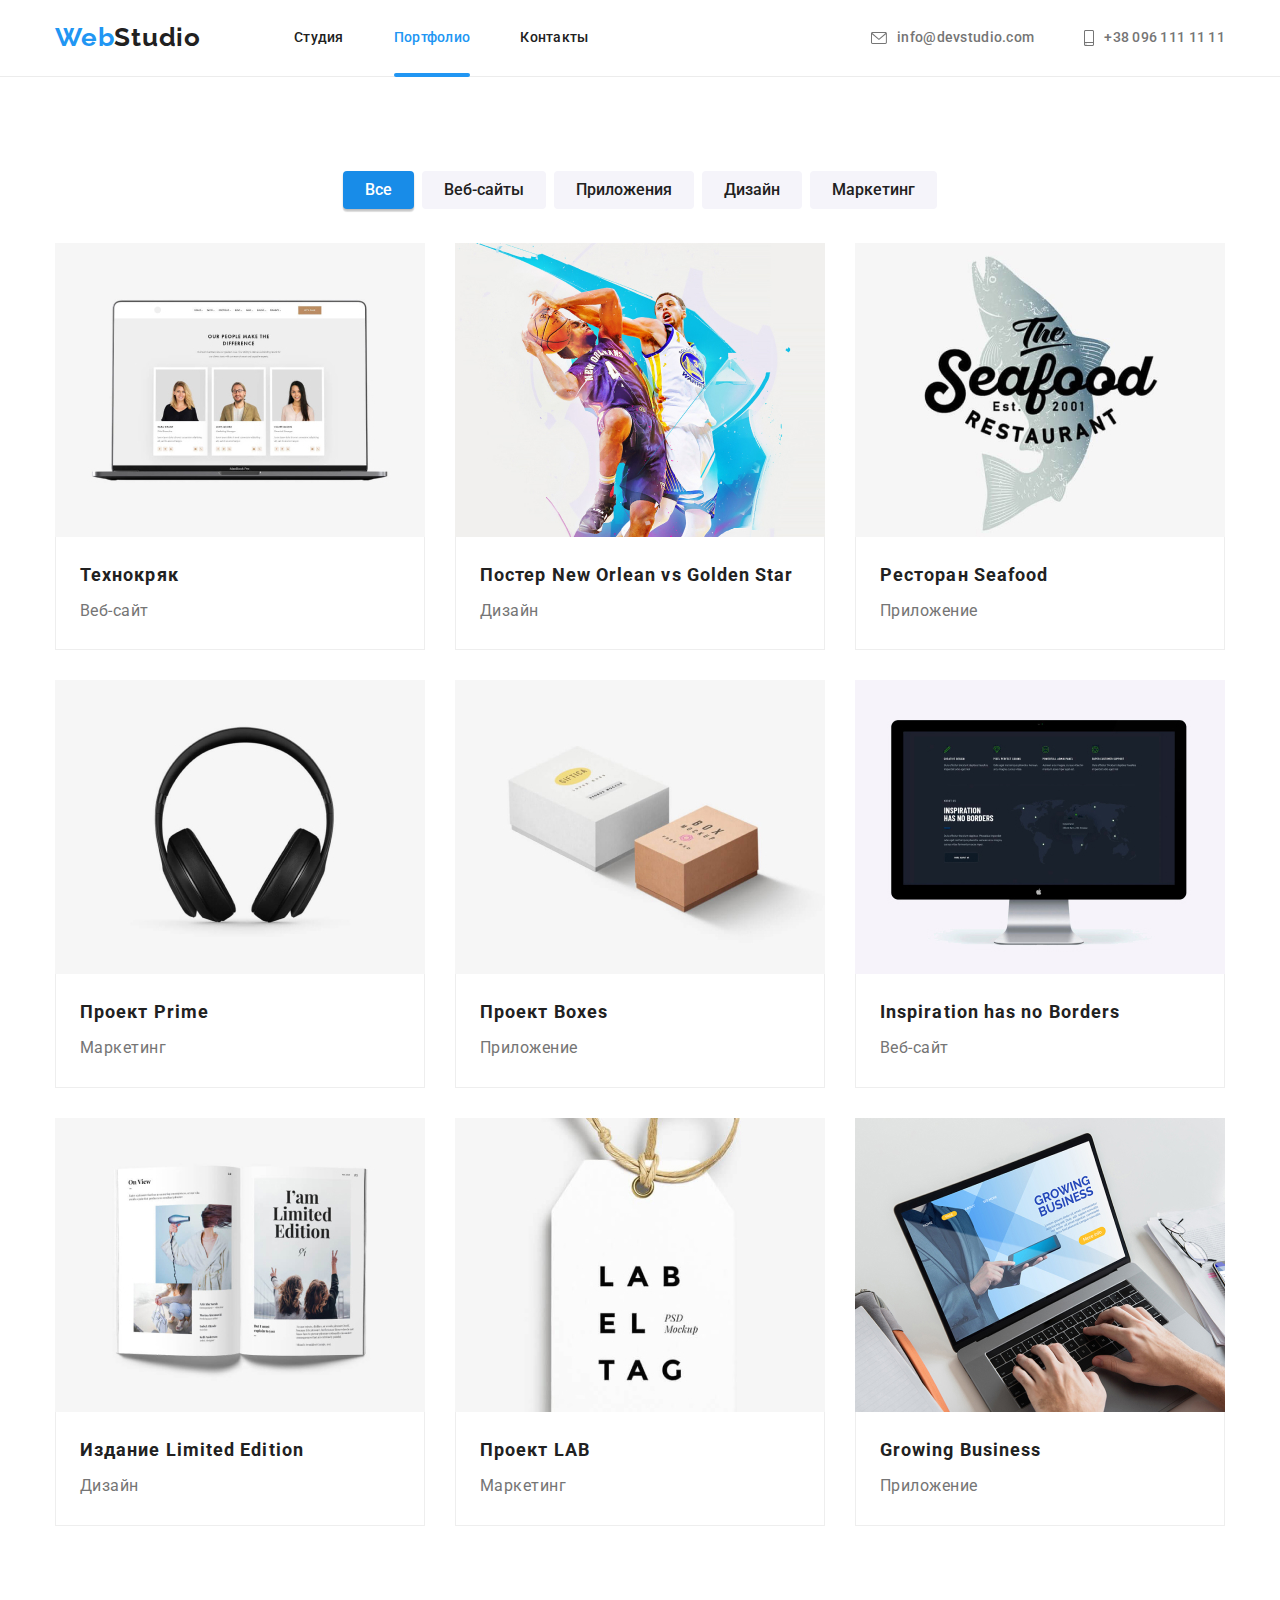
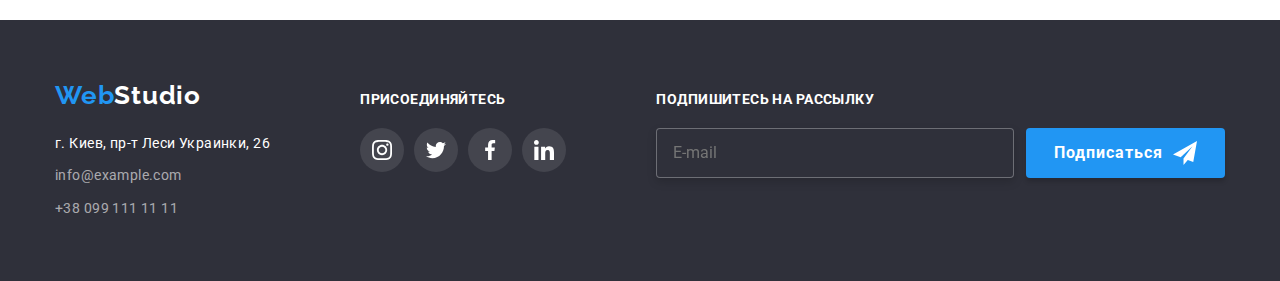
==== portfolio.html @ ef7ea995 "Change 1" ====
<!DOCTYPE html>
<html lang="ru">
  <head>
    <meta charset="UTF-8" />
    <meta http-equiv="X-UA-Compatible" content="IE=edge" />
    <meta name="viewport" content="width=device-width, initial-scale=1.0" />

    <title>Web Studio</title>
    <link
      href="https://fonts.googleapis.com/css2?family=Raleway:wght@700&family=Roboto:wght@400;500;700;900&display=swap"
      rel="stylesheet"
    />
    <link rel="preconnect" href="https://fonts.gstatic.com" crossorigin />
    <link
      rel="stylesheet"
      href="https://cdnjs.cloudflare.com/ajax/libs/modern-normalize/1.0.0/modern-normalize.min.css"
    />
    <link rel="stylesheet" href="./style/style.css" />
  </head>
  <body>
    <!--Шапка сайту-->
    <header class="header">
      <div class="container container-header">
        <nav class="navigation">
          <a class="navigation-logo" href="./index.html"
            ><span>Web</span>Studio</a
          >
          <ul class="navigation-list">
            <li>
              <a class="nav-list-link" href="./index.html">Студия</a>
            </li>
            <li>
              <a class="nav-list-link current" href="./portfolio.html"
                >Портфолио</a
              >
            </li>
            <li>
              <a class="nav-list-link" href="">Контакты</a>
            </li>
          </ul>
        </nav>
        <ul class="header-contacts">
          <li class="headers-contacts-content">
            <a class="navigation-mail" href="mailto:info@devstudio.com">
              <svg class="icon" width="16px" height="12px">
                <use href="./images/sprite.svg#icon-envelope"></use>
              </svg>
              info@devstudio.com
            </a>
          </li>
          <li class="headers-contacts-content">
            <a class="navigation-tel" href="tel:+380961111111">
              <svg class="icon" width="10" height="16">
                <use href="./images/sprite.svg#icon-smartphone"></use>
              </svg>
              +38 096 111 11 11
            </a>
          </li>
        </ul>
      </div>
    </header>
    <!-- Контентна частина -->
    <main>
      <section class="section">
        <div class="template-container">
          <h2 class="template-title-hidden">Шаблоны</h2>
          <ul class="filters-list">
            <li class="filter-list-item">
              <button class="filters-list-button current-button" type="button">
                Все
              </button>
            </li>
            <li class="filters-list-item">
              <button class="filters-list-button" type="button">
                Веб-сайты
              </button>
            </li>
            <li class="filters-list-item">
              <button class="filters-list-button" type="button">
                Приложения
              </button>
            </li>
            <li class="filters-list-item">
              <button class="filters-list-button" type="button">Дизайн</button>
            </li>
            <li class="filters-list-item">
              <button class="filters-list-button" type="button">
                Маркетинг
              </button>
            </li>
          </ul>
          <ul class="template-list">
            <li class="template-thumb">
              <a class="template-thumb-link" href="#">
                <div class="template-thumb-container">
                  <img
                    src="./images/portfolioimg1.jpg"
                    alt="Веб-сайт пример"
                    width="370"
                  />
                  <div class="card-description">
                    <p class="card-description-txt">
                      Ресурс предлагает комплексные предложения с разным уровнем
                      функционала и сервисов. Все это позволит посетителю
                      получить исчерпывающие сведения о компании или частном
                      лице.
                    </p>
                  </div>
                </div>
                <div class="card-text">
                  <h3>Технокряк</h3>
                  <p>Веб-сайт</p>
                </div>
              </a>
            </li>
            <li class="template-thumb">
              <a class="template-thumb-link" href="#">
                <div class="template-thumb-container">
                  <img
                    src="./images/portfolioimg2.jpg"
                    alt="Постер пример"
                    width="370"
                  />
                  <div class="card-description">
                    <p class="card-description-txt">
                      Ресурс предлагает комплексные предложения с разным уровнем
                      функционала и сервисов. Все это позволит посетителю
                      получить исчерпывающие сведения о компании или частном
                      лице.
                    </p>
                  </div>
                </div>
                <div class="card-text">
                  <h3>Постер New Orlean vs Golden Star</h3>
                  <p>Дизайн</p>
                </div>
              </a>
            </li>
            <li class="template-thumb">
              <a class="template-thumb-link" href="#">
                <div class="template-thumb-container">
                  <img
                    src="./images/portfolioimg3.jpg"
                    alt="Приложение пример"
                    width="370"
                  />
                  <div class="card-description">
                    <p class="card-description-txt">
                      Ресурс предлагает комплексные предложения с разным уровнем
                      функционала и сервисов. Все это позволит посетителю
                      получить исчерпывающие сведения о компании или частном
                      лице.
                    </p>
                  </div>
                </div>
                <div class="card-text">
                  <h3>Ресторан Seafood</h3>
                  <p>Приложение</p>
                </div>
              </a>
            </li>
            <li class="template-thumb">
              <a class="template-thumb-link" href="#"
                ><div class="template-thumb-container">
                  <img
                    src="./images/portfolioimg4.jpg"
                    alt="Маркетинг пример"
                    width="370"
                  />
                  <div class="card-description">
                    <p class="card-description-txt">
                      Ресурс предлагает комплексные предложения с разным уровнем
                      функционала и сервисов. Все это позволит посетителю
                      получить исчерпывающие сведения о компании или частном
                      лице.
                    </p>
                  </div>
                </div>
                <div class="card-text">
                  <h3>Проект Prime</h3>
                  <p>Маркетинг</p>
                </div>
              </a>
            </li>
            <li class="template-thumb">
              <a class="template-thumb-link" href="#"
                ><div class="template-thumb-container">
                  <img
                    src="./images/portfolioimg5.jpg"
                    alt="Приложение пример"
                    width="370"
                  />
                  <div class="card-description">
                    <p class="card-description-txt">
                      Ресурс предлагает комплексные предложения с разным уровнем
                      функционала и сервисов. Все это позволит посетителю
                      получить исчерпывающие сведения о компании или частном
                      лице.
                    </p>
                  </div>
                </div>
                <div class="card-text">
                  <h3>Проект Boxes</h3>
                  <p>Приложение</p>
                </div>
              </a>
            </li>
            <li class="template-thumb">
              <a class="template-thumb-link" href="#">
                <div class="template-thumb-container">
                  <img
                    src="./images/portfolioimg6.jpg"
                    alt="Веб-сайты пример"
                    width="370"
                  />
                  <div class="card-description">
                    <p class="card-description-txt">
                      Ресурс предлагает комплексные предложения с разным уровнем
                      функционала и сервисов. Все это позволит посетителю
                      получить исчерпывающие сведения о компании или частном
                      лице.
                    </p>
                  </div>
                </div>
                <div class="card-text">
                  <h3>Inspiration has no Borders</h3>
                  <p>Веб-сайт</p>
                </div>
              </a>
            </li>
            <li class="template-thumb">
              <a class="template-thumb-link" href="#"
                ><div class="template-thumb-container">
                  <img
                    src="./images/portfolioimg7.jpg"
                    alt="Дизайн пример"
                    width="370"
                  />
                  <div class="card-description">
                    <p class="card-description-txt">
                      Ресурс предлагает комплексные предложения с разным уровнем
                      функционала и сервисов. Все это позволит посетителю
                      получить исчерпывающие сведения о компании или частном
                      лице.
                    </p>
                  </div>
                </div>
                <div class="card-text">
                  <h3>Издание Limited Edition</h3>
                  <p>Дизайн</p>
                </div>
              </a>
            </li>
            <li class="template-thumb">
              <a class="template-thumb-link" href="#"
                ><div class="template-thumb-container">
                  <img
                    src="./images/portfolioimg8.jpg"
                    alt="Маркетинг пример"
                    width="370"
                  />
                  <div class="card-description">
                    <p class="card-description-txt">
                      Ресурс предлагает комплексные предложения с разным уровнем
                      функционала и сервисов. Все это позволит посетителю
                      получить исчерпывающие сведения о компании или частном
                      лице.
                    </p>
                  </div>
                </div>
                <div class="card-text">
                  <h3>Проект LAB</h3>
                  <p>Маркетинг</p>
                </div>
              </a>
            </li>
            <li class="template-thumb">
              <a class="template-thumb-link" href="#"
                ><div class="template-thumb-container">
                  <img
                    src="./images/portfolioimg9.jpg"
                    alt="Приложение пример"
                    width="370"
                  />
                  <div class="card-description">
                    <p class="card-description-txt">
                      Ресурс предлагает комплексные предложения с разным уровнем
                      функционала и сервисов. Все это позволит посетителю
                      получить исчерпывающие сведения о компании или частном
                      лице.
                    </p>
                  </div>
                </div>
                <div class="card-text">
                  <h3>Growing Business</h3>
                  <p>Приложение</p>
                </div>
              </a>
            </li>
          </ul>
        </div>
      </section>
    </main>
    <!-- Футер -->
    <footer>
      <div class="container footer-container">
        <div class="footer-contacts">
          <a class="footer-logo" href="./index.html"><span>Web</span>Studio</a>
          <address class="footer-adress">
            <a
              class="footer-adress-link"
              href="https://www.google.com/maps/place/%D0%B1%D1%83%D0%BB%D1%8C%D0%B2%D0%B0%D1%80+%D0%9B%D0%B5%D1%81%D1%96+%D0%A3%D0%BA%D1%80%D0%B0%D1%97%D0%BD%D0%BA%D0%B8,+26,+%D0%9A%D0%B8%D1%97%D0%B2,+%D0%A3%D0%BA%D1%80%D0%B0%D1%97%D0%BD%D0%B0,+02000/@50.4262439,30.5374973,17.52z/data=!4m5!3m4!1s0x40d4cf0e033ecbe9:0x57a4dffefec77da0!8m2!3d50.4265807!4d30.5383858"
              target="_blank"
            >
              г. Киев, пр-т Леси Украинки, 26</a
            >
          </address>
          <ul class="footer-list">
            <li class="footer-item">
              <a class="footer-email" href="mailto:info@example.com"
                >info@example.com</a
              >
            </li>
            <li class="footer-item">
              <a class="footer-tel" href="tel:+380991111111"
                >+38 099 111 11 11</a
              >
            </li>
          </ul>
        </div>
        <div class="footer-social-container">
          <h2 class="footer-social-title">Присоединяйтесь</h2>
          <ul class="footer-contacts-list">
            <li class="footer-icon">
              <a href="#">
                <svg class="insta-footer">
                  <use href="./images/sprite.svg#icon-instagram"></use>
                </svg>
              </a>
            </li>
            <li class="footer-icon">
              <a href="#">
                <svg class="twit-footer">
                  <use href="./images/sprite.svg#icon-twitter"></use>
                </svg>
              </a>
            </li>
            <li class="footer-icon">
              <a href="#">
                <svg class="fb-footer">
                  <use href="./images/sprite.svg#icon-facebook"></use>
                </svg>
              </a>
            </li>
            <li class="footer-icon">
              <a href="#">
                <svg class="link-footer">
                  <use href="./images/sprite.svg#icon-linkedin"></use>
                </svg>
              </a>
            </li>
          </ul>
        </div>
        <div class="footer-form-container">
          <form name="newsletter-form" class="footer-form">
            <strong class="footer-title-email">Подпишитесь на рассылку</strong>
            <div class="input-submit-container">
              <input
                class="footer-form-input"
                id="email"
                type="email"
                name="mail"
                placeholder="E-mail"
              />
              <button type="submit" class="footer-form-button">
                Подписаться
                <svg class="footer-form-svg" width="24px" height="24px">
                  <use href="./images/sprite.svg#icon-send"></use>
                </svg>
              </button>
            </div>
          </form>
        </div>
      </div>
    </footer>
  </body>
</html>
---- style/style.css ----
html {
    box-sizing: border-box;
}

*,
*::after,
*::before {
    box-sizing: inherit;
}

/* Стили для обнуления верхних отступов у элементов */
h1,
h2,
h3,
h4,
h5,
h6,
p {
    margin-top: 0;
}

/* Класс для обнуления базовых свойств у списков (ul) */
ul {
    list-style: none;
    padding-left: 0;
    margin: 0;
}

/* Класс для обнуления базовых свойств у ссылок */
a {
    text-decoration: none;
    color: inherit;
}

/* Свойства для корректного отображения картинок */
img {
    display: block;
    max-width: 100%;
    height: auto;
}

/* Свойства для обнуления курсива у address */
address {
    font-style: normal;
}
  
:root{
    --main-txt-color: #212121;
    --dark-blue-txt-color: #0f4877;
    --light-blue-txt-color: #2196F3;
    --medium-light-blue-color: #188ce8;
    --grey-color: #757575;
    --white-color: #ffffff;
    --dark-white-color: #cecece;
    --dark-grey-color: #2F303A;
    --light-grey-color: #f5f4fA;
    --container-width: 1200px;
    --svg-color: #afb1b8;
    --black-color: #000000;
    --transition-timing-function: cubic-bezier(0.4, 0, 0.2, 1);
    --overlay-potfolio-card-bg-color: rgba(33, 150, 243, 0.9);
}

body{
    font-family:'Roboto', 'Verdana';
    color: var(--main-txt-color);
}

/* GLOBAL CONTAINER */

.container{
    width: var(--container-width);
    margin: 0 auto;
    padding: 0 15px;
}

/* HEADER */

.header{
    border-bottom: 1px solid #ECECEC;
}

.container-header {
    display: flex;
    justify-content: space-between;
    align-items: center;
}

.navigation{
    display: flex;
    align-items: center;
}

.navigation-logo{
    text-decoration: none;
    font-family: 'Raleway', 'Verdana';
    font-weight: 700;
    font-size: 26px;
    line-height: 1.2;
    letter-spacing: 0.03em;
    color: var(--main-txt-color);
}

.navigation-logo span{
    color: var(--light-blue-txt-color);
}

.navigation-list{
    display: flex;
    gap: 50px;
    margin-left: 93px;
    list-style: none;
    font-weight: 500;
    font-size: 14px;
    line-height: 1.14;
    letter-spacing: 0.02em;
}

.nav-list-link{
    padding: 30px 0;
}

.navigation-list .current {
    position: relative;
    color: var(--light-blue-txt-color);
}
    
.current:after{
    content: "";
    position: absolute;
    bottom: -1px;
    left: 0;
    height: 4px;
    width: 100%;
    border-radius: 2px;
    background-color: var(--light-blue-txt-color);
}

.nav-list-link{
    display: block;
    color: var(--main-txt-color);
    transition: color 250ms var(--transition-timing-function);
}
 
.nav-list-link:hover,
.nav-list-link:focus{
    color: var(--light-blue-txt-color);
}

.nav-list-link:active{
    color: var(--dark-blue-txt-color);
}

.header-contacts{
    display: flex;
    align-items: center;
}

.navigation-mail,
.navigation-tel {
    text-decoration: none;
    font-weight: 500;
    font-size: 14px;
    line-height: 1.14;
    letter-spacing: 0.02em;
    color: var(--grey-color);
}

.headers-contacts-content{
    margin-right: 50px;
}

.navigation-mail, .navigation-tel{
    display: flex;
    align-items: center;
    transition: color 250ms var(--transition-timing-function);
}

.header-contacts a:hover,
.header-contacts a:focus {
    color: var(--light-blue-txt-color);
    fill: var(--light-blue-txt-color);
}

.header-contacts a:active {
    color: var(--dark-blue-txt-color);
    fill: var(----dark-blue-txt-color);
}

.icon{
    margin-right: 10px;
    fill: currentColor;
}

.headers-contacts-content:last-child {
    margin-right: 0;
}
/* MAIN */

/* HERO SECTION */

.hero-section{
    max-width: 1600px;
    height: 600px;
    padding: 200px 0;
    margin: 0 auto;
    background-image:
    linear-gradient(to right, rgba(47, 48, 58, 0.4), rgba(47, 48, 58, 0.4)),
    url(../images/hero-bgimg.jpg);
    background-color: #2F303A;
    background-size: cover;
    background-position: center;
    background-repeat: no-repeat;
}

.hero-title{
    margin-bottom: 30px;
    text-align: center;
    text-transform: uppercase;
    font-weight: 900;
    font-size: 44px;
    line-height: 1.36;
    letter-spacing: 0.06em;
    color: var(--white-color);
}

.hero-button{
    display: block;
    margin: 0 auto;
    padding: 10px 32px 10px 32px;
    border: none;
    border-radius: 4px;
    font-family: inherit;
    cursor: pointer;
    letter-spacing: 0.06em;
    font-weight: 700;
    font-size: 16px;
    line-height: 1.88;
    background: var(--light-blue-txt-color);
    box-shadow: 0px 4px 4px rgba(0, 0, 0, 0.15);
    color: var(--white-color);
    transition: background-color 250ms var(--transition-timing-function), color 250ms var(--transition-timing-function);
}

.hero-button:hover,
.hero-button:focus{
    background-color: var(--medium-light-blue-color);
}

.hero-button:active{
    background-color: var(--dark-blue-txt-color);
}

/* FEATURES SECTION */

.features-section {
    padding: 94px 0;
}

.visually-hidden {
    position: absolute;
    width: 1px;
    height: 1px;
    margin: -1px;
    border: 0;
    padding: 0;
    white-space: nowrap;
    clip-path: inset(100%);
    clip: rect(0 0 0 0);
    overflow: hidden;
}

.features-list {
    display: flex;
    justify-content: center;
}

.features-item {
    width: 275px;
}

.features-item + .features-item {
    margin-left: 30px;
}

.icon-container{
    display: flex;
    justify-content: center;
    align-items: center;
    width: 270px;
    height: 120px;
    margin-bottom: 30px;
    background-color: #F5F4FA;
}

.features-title {
    margin-bottom: 10px;
    text-transform: uppercase;
    font-size: 14px;
    line-height: 1.14;
    letter-spacing: 0.03em;
}

.features-description {
    font-size: 14px;
    line-height: 1.71;
    letter-spacing: 0.03em;
    color: var(--grey-color);
}

/* ACTIVITY SECTION */

.activity-section{
    padding: 0 0 94px 0;
}

.activity-title {
    text-align: center;
    margin-bottom: 50px;
    font-weight: 700;
    font-size: 36px;
    line-height: 1.16;
    letter-spacing: 0.03em;
}

.activity-list {
    display: flex;
    justify-content: space-between;
}

.activity-list-thumb-container{
    position: relative;
}

.activity-list-thumb-txt{
    position: absolute;
    bottom: 0;
    width: 100%;
    padding: 27px 0 27px 0;
    margin: 0;
    text-transform: uppercase;
    text-align: center;
     font-family: 'Roboto', sans-serif;
    font-weight: 700;
    font-size: 14px;
    line-height: 1.14;
    letter-spacing: 0.03em;
    color: var(--white-color);
    background: rgba(47, 48, 58, 0.8);
}


/* TEAM SECTION */

.team-section {
    padding: 94px 0;
    background-color: var(--light-grey-color);
}

.team-title {
    margin-bottom: 50px;
    text-align: center;
    font-weight: 700;
    font-size: 36px;
    line-height: 1.16;
    letter-spacing: 0.03em;
    color: var(--main-txt-color);
}

.team-list {
    display: flex;
    justify-content: space-between;
}

.team-members {
    border-radius: 0px 0px 4px 4px;
    background-color: var(--white-color);
    box-shadow: 0px 1px 3px rgba(0, 0, 0, 0.12), 0px 1px 1px rgba(0, 0, 0, 0.14), 0px 2px 1px rgba(0, 0, 0, 0.2);
}

.team-members-info{
    padding: 30px 0 30px 0;
}

.team-members-name{
    text-align: center;
    margin-bottom: 10px;
    font-weight: 500;
    font-size: 16px;
    line-height: 1.18;
    letter-spacing: 0.03em;
    color: var(--main-txt-color);
}

.team-members-job{
    margin-bottom: 16px;
    text-align: center;
    font-size: 16px;
    line-height: 1.18;
    letter-spacing: 0.03em;
    color: var(--grey-color);
}

.team-social{
    display: flex;
    justify-content: center;
    align-items: center;
}

.socials{
    margin-left: 10px;
}

.socials:nth-child(1){
    margin-left: 0;
}

.socials:nth-child(4){
    margin-right: 0;
}

.socials-link{
    display: flex;
    justify-content: center;
    align-items: center;
    width: 44px;
    height: 44px;
    border-radius: 50%;
    color: var(--svg-color);
    transition: color 250ms var(--transition-timing-function),
    background-color 250ms var(--transition-timing-function);
}

.insta, .fb, .twit, .link{
    width: 20px; 
    height: 20px;
    fill: currentColor;
}

.socials-link:hover,
.socials-link:focus{
    background-color: var(--light-blue-txt-color);
    color: var(--white-color);
}

.socials-link:active{
    background-color: var(--dark-blue-txt-color);
    color: var(--dark-white-color);
}

/*REGULAR CLIENTS */
.regular-clients-sect{
    padding: 74px 0 94px 0;
    background-color: var(--white-color);
}

.regular-clients-title{
    text-align: center;
    margin-bottom: 50px;
    font-weight: 700;
    font-size: 36px;
    line-height: 1.16;
    letter-spacing: 0.03em; 
}

.regular-clients-list{
    display: flex;
    justify-content: space-between;
}

.client .logo{
    fill: currentColor;
}

.client-link{
    display: flex;
    align-items: center;
    justify-content: center;
    border: 1px solid var(--svg-color);
    border-radius: 4px;
    width: 170px;
    height: 92px;
    color: var(--svg-color);
    transition: border-color 250ms var(--transition-timing-function), color 250ms var(--transition-timing-function);
}

.client-link:hover,
.client-link:focus{
    border-color: var(--light-blue-txt-color);
    color: var(--light-blue-txt-color);
}

.client-link:active{
    border-color: var(--dark-blue-txt-color);
    color: var(--dark-blue-txt-color);
}

/* FOOTER */
footer{
    padding: 60px 0 60px 0;
    background-color: var(--dark-grey-color);
}

.footer-container{
    display: flex;
    align-items: baseline;
}

.footer-logo{
    display: inline-block;
    margin-bottom: 20px;
    text-decoration: none;
    font-family: 'Raleway', 'Verdana';
    font-weight: 700;
    font-size: 26px;
    line-height: 1.2;
    letter-spacing: 0.03em;
    color: var(--white-color);
}

.footer-logo span {
    color: var(--light-blue-txt-color);
}

.footer-adress{
    margin-bottom: 9px;
    font-style: unset;
    font-weight: 400;
    font-size: 14px;
    line-height: 24px;
    letter-spacing: 0.03em;
}

.footer-adress-link{
    color: var(--white-color);
    transition: color 250ms var(--transition-timing-function);
}

.footer-list{
    list-style: none;
    font-weight: 400;
    font-size: 14px;
    line-height: 1.7;
    letter-spacing: 0.03em;
}

.footer-item:not(:last-child){
    margin-bottom: 9px;
}

.footer-email{
    display: inline-block;
    text-decoration: none;
    color: rgba(255, 255, 255, 60%);
    transition: color 250ms var(--transition-timing-function);
}

.footer-tel{
    text-decoration: none;
    color: rgba(255, 255, 255, 60%);
    transition: color 250ms var(--transition-timing-function);
}

.footer-list a:hover,
.footer-list a:focus {
    color: var(--light-blue-txt-color)
}

.footer-list a:active {
    color: var(--dark-blue-txt-color);
}

.footer-social-container{
    margin-left: auto;
}

.footer-contacts-list{
    display: flex;
}

.footer-social-title{
    align-self: flex-end;
    margin-bottom: 20px;
    text-transform: uppercase;
    font-weight: 700;
    font-size: 14px;
    line-height: 1.14;
    letter-spacing: 0.03em;
    color: var(--white-color);
}

.footer-icon{
    margin-left: 10px;
}

.footer-icon:nth-child(1){
    margin-left: 0;
}

.footer-icon:nth-child(4){
    margin-right: 0;
}

.insta-footer, .fb-footer, .link-footer, .twit-footer{
    height: 20px;
    width: 20px;
    fill: currentColor;
}

.footer-contacts-list a{
    display: flex;
    justify-content: center;
    align-items: center;
    border-radius: 50%;
    width: 44px;
    height: 44px;
    color: var(--white-color);
    background-color: rgba(255, 255, 255, 0.1);
    transition: background-color 250ms var(--transition-timing-function);
}

.footer-contacts-list a:hover,
.footer-contacts-list a:focus{
    background-color: var(--light-blue-txt-color);
}

.footer-contacts-list a:active{
    background-color: var(--dark-blue-txt-color);
    fill: var(--dark-white-color);
}

/*    PORTFOLIO SECTION    */

/* FILTERS SECTION */
.section {
    padding: 94px 0;
}

.template-container {
    width: var(--container-width);
    padding: 0 15px;
    margin: 0 auto;
}

.template-title-hidden{
    display: none;
    text-align: center;
    font-weight: 700;
    font-size: 36px;
    line-height: 1.16;
    letter-spacing: 0.03em;
    color: var(--main-txt-color);
}

.filters-list{
    display: flex;
    justify-content: center;
    list-style: none;
    margin-bottom: 34px;
}

.filters-list-item{
    margin-left: 8px;
}

.filters-list-item:first-child{
    margin-left: 0;
}

.filters-list-button{
    padding: 6px 22px;
    border: none;
    border-radius: 4px;
    text-align: center;
    font-family: inherit;
    cursor: pointer;
    font-weight: 500;
    font-size: 16px;
    line-height: 1.6;
    color: var(--main-txt-color);
    background: var(--light-grey-color);
    transition: color 250ms var(--transition-timing-function),
                box-shadow 250ms var(--transition-timing-function),
                background-color 250ms var(--transition-timing-function);
}

.current-button{
    background-color: var(--medium-light-blue-color);
        color: var(--white-color);
        box-shadow: 0px 3px 1px rgba(0, 0, 0, 0.1),
            0px 1px 2px rgba(0, 0, 0, 0.08),
            0px 2px 2px rgba(0, 0, 0, 0.12);
}

.filters-list-button:hover,
.filters-list-button:focus{
    background-color: var(--medium-light-blue-color);
    color: var(--white-color);
    box-shadow: 0px 3px 1px rgba(0, 0, 0, 0.1), 
                0px 1px 2px rgba(0, 0, 0, 0.08), 
                0px 2px 2px rgba(0, 0, 0, 0.12);
}
    
.filters-list-button:active {
    background-color: var(--dark-blue-txt-color);
}

.template-title{
    text-align: center;
    font-weight: 700;
    font-size: 36px;
    line-height: 1.16;
    letter-spacing: 0.03em;
    color: var(--main-txt-color);
}

.template-list{
    display: flex;
    flex-wrap: wrap;
    margin-top: -30px;
    margin-left: -30px
}

.template-thumb{
    flex-basis: calc(100% / 3 - 30px);
    margin-top: 30px;
    margin-left: 30px;
}

.template-thumb-link{
    display: block;
    transition: box-shadow 250ms var(--transition-timing-function);
}

.template-thumb-link:hover,
.template-thumb-link:focus{
    box-shadow: 0px 1px 1px rgba(0, 0, 0, 0.12),
            0px 4px 4px rgba(0, 0, 0, 0.06),
            1px 4px 6px rgba(0, 0, 0, 0.16);
}

.card-text{
    padding: 20px 24px 4px 24px;
    border: 1px solid #EEEEEE;
    border-top-width: 0;
    width: 370px;
    background: #FFFFFF;
}

.template-thumb-container{
    position: relative;
    overflow: hidden;
}

.card-description{
    position: absolute;
    bottom: 0;
    top: 100%;
    width: 100%;
    height: auto;
    padding: 63px 24px 63px 24px;
    opacity: 1;
    background-color: var(--overlay-potfolio-card-bg-color);
    transition: 250ms var(--transition-timing-function);
}

.card-description-txt{
    font-weight: 400;
    font-size: 18px;
    line-height: 1.55;
    letter-spacing: 0.03em;
    color: var(--white-color);
}

.template-thumb-link:hover .card-description,
.template-thumb-link:focus .card-description{
    top: 0;
    right: 0;
    opacity: 1;
}

.template-list h3{
    margin-bottom: 4px;
    font-weight: 700;
    font-size: 18px;
    line-height: 2;
    letter-spacing: 0.06em;
    color: var(--main-txt-color);
}

.card-text p{
    margin-bottom: 20px;
    font-weight: 400;
    font-size: 16px;
    line-height: 1.8;
    letter-spacing: 0.03em;
    color: var(--grey-color);
}

/* BACKDROP */

.backdrop {
    position: fixed;
    top: 0;
    left: 0;
    width: 100%;
    height: 100%;
    background: rgba(0, 0, 0, 0.2);
    opacity: 1;
    transition:  opacity 250ms var(--transition-timing-function);
}

.backdrop.is-hidden {
    opacity: 0;
    pointer-events: none;
}

.backdrop-modal{
    position: absolute;
    top: 50%;
    left: 50%;
    min-width: 528px;
    min-height: 581px;
    transform: translate(-50%, -50%) scale(1);
    border-radius: 4px;
    background-color: var(--white-color);
    box-shadow: 0px 1px 3px rgba(0, 0, 0, 0.12), 
                0px 1px 1px rgba(0, 0, 0, 0.14), 
                0px 2px 1px rgba(0, 0, 0, 0.2);
}

.backdrop-close-button{
    display: flex;
    justify-content: center;
    align-items: center;
    position: absolute;
    top: 8px;
    right: 8px;
    width: 30px;
    height: 30px;
    border: 1px solid rgba(0, 0, 0, 0.1);
    border-radius: 50%;
    cursor: pointer;
    background-color: rgb(255, 255, 255);
    transition: opacity 250ms var(--transition-timing-function);
}

.backdrop-modal-close-icon{
    display: flex;
    justify-content: center;
    align-items: center;
    position: absolute;
    top: 50%;
    left: 50%;
    padding-top: 1px;
    transform: translate(-50%, -50%);
    fill: currentColor;
}

.backdrop-close-button:hover,
.backdrop-close-button:focus{
    color: var(--light-blue-txt-color);
}

.backdrop-close-button:active{
    color: var(--dark-blue-txt-color);
}

/* FOOTER FORM */

.footer-form-container{
    margin-left: auto;
}

.footer-form{
    display: flex;
    flex-direction: column;
}

.input-submit-container{
    display: flex;
}

.footer-form-input{
    min-width: 358px;
    padding: 0 0 0 16px;
    margin-right: 12px;
    border: 1px solid rgba(255, 255, 255, 0.3);
    border-radius: 4px;
    filter: drop-shadow(0px 4px 4px rgba(0, 0, 0, 0.15));
    color: var(--white-color);
    background-color: var(--dark-grey-color);
}

.footer-title-email{
    display: block;
    margin-bottom: 20px;
    font-weight: 700;
    font-size: 14px;
    line-height: 1.14;
    letter-spacing: 0.03em;
    text-transform: uppercase;
    color: var(--white-color);
}

.footer-form-button{
    display: flex;
    align-items: center;
    padding: 10px 28px 10px 28px;
    box-shadow: 0px 4px 4px rgba(0, 0, 0, 0.15);
    border: 0;
    border-radius: 4px;
    cursor: pointer;
    font-weight: 700;
    font-size: 16px;
    line-height: 1.875;
    letter-spacing: 0.06em;
    color: var(--white-color);
    background: var(--light-blue-txt-color);
    transition: background-color 250ms var(--transition-timing-function);
}

.footer-form-button:hover,
.footer-form-button:focus {
    background-color: var(--medium-light-blue-color);
}

.footer-form-button:active {
    background-color: var(--dark-blue-txt-color);
}

.footer-form-svg{
    margin-left: 10px;
    fill: currentColor;
}

/* MODAL FORM */

.modal-form{
    padding: 40px;
}

.modal-form-title{
    display: block;
    text-align: center;
    font-size: 20px;
    line-height: 1.15;
    letter-spacing: 0.03em;
    color: var(--black-color);
    margin-bottom: 12px;
}

.form-field{
    position: relative;
    display: flex;
    flex-direction: column;
    margin-bottom: 10px;
}

.form-field:nth-child(5){
    margin-bottom: 20px
}

.modal-svg-tel, .modal-svg-email, .modal-svg-person{
    display: inline-block;
    position: absolute;
    top: 50%;
    left: 12px;
    transition: fill 250ms var(--transition-timing-function);
}

.name-form, .tel-form, .email-form{
    height: 40px;
    padding: 0 0 0 42px;
    border: 1px solid rgba(33, 33, 33, 0.2);
    border-radius: 4px;
    transition: border-color 250ms var(--transition-timing-function);
}

.name-form:focus-within{
    border: 1px solid var(--light-blue-txt-color);
    outline-style: none;
}

.tel-form:focus-within{
    border: 1px solid var(--light-blue-txt-color);
    outline-style: none;
}

.email-form:focus-within{
    border: 1px solid var(--light-blue-txt-color);
    outline-style: none;
}

.form-field:focus-within > .modal-svg-person{
    fill: var(--light-blue-txt-color);
} 

.form-field:focus-within > .modal-svg-tel{
    fill: var(--light-blue-txt-color);
}

.form-field:focus-within > .modal-svg-email{
    fill: var(--light-blue-txt-color);
}

.modal-form-label{
    margin-bottom: 4px;
    font-weight: 400;
    font-size: 12px;
    line-height: 1.16;
    letter-spacing: 0.01em;
    color: var(--grey-color);
}

.modal-form-textarea{
    resize: none;
    height: 120px;
    padding: 12px 16px 12px 16px;
    border: 1px solid rgba(33, 33, 33, 0.2);
    border-radius: 4px;
    transition: border-color 250ms var(--transition-timing-function);
    font-size: 14px;
}

.modal-form-textarea:focus{
    border: 1px solid var(--light-blue-txt-color);
    outline-style: none;
}

.modal-form-textarea::placeholder{
    letter-spacing: 0.01em;
    color: rgba(117, 117, 117, 0.5);
}

.modal-form-checkbox{
    display: flex;
    justify-content: center;
    margin-bottom: 30px;
}

.checkbox-policy-agreement{
    display: flex;
    justify-content: center;
    align-items: center;
    font-weight: 400;
    font-size: 14px;
    line-height: 1.7;
    letter-spacing: 0.03em;
    color: #757575;
}

.checkbox-policy {
    appearance: none;
    -webkit-appearance: none;
    -moz-appearance: none;
}

.checkbox-icon-svg{ 
    margin-right: 7px;
    border: 2px solid var(--main-txt-color);
    border-radius: 2px;
    fill: var(--white-color);
    transition: 
    background-color 250ms var(--transition-timing-function),
    border-color 250ms var(--transition-timing-function),
    border-origin 250ms var(--transition-timing-function),
    background-image 250ms var(--transition-timing-function);
} 

.checkbox-policy:checked + .checkbox-icon-svg{
    background-color: var(--light-blue-txt-color);
    border: var(--light-blue-txt-color);
    border-radius: 2px;
    background-origin: border-box;
    background-position: center;
    background-size: contain;
}

.policy-agreement-link{
    display: inline-block;
    text-decoration: underline;
    text-decoration-skip-ink: none;
    font-weight: 400;
    font-size: 14px;
    line-height: 1.7;
    letter-spacing: 0.03em;
    color: var(--light-blue-txt-color);
}

.modal-form-button{
    display: flex;
    justify-content: center;
    border: 0;
    border-radius: 4px;
    padding: 10px 55px 10px 55px;
    margin: 0 auto;
    text-align: center;
    cursor: pointer;
    font-weight: 700;
    font-size: 16px;
    line-height: 1.875;
    letter-spacing: 0.06em;
    color: var(--white-color);
    background: var(--light-blue-txt-color);
    background: #2196F3;
    box-shadow: 0px 4px 4px rgba(0, 0, 0, 0.15);
    transition: background-color 250ms var(--transition-timing-function), color 250ms var(--transition-timing-function);
}

.modal-form-button:hover,
.modal-form-button:focus{
    background-color: var(--medium-light-blue-color);
}

.modal-form-button:active{
    background-color: var(--dark-blue-txt-color);
}
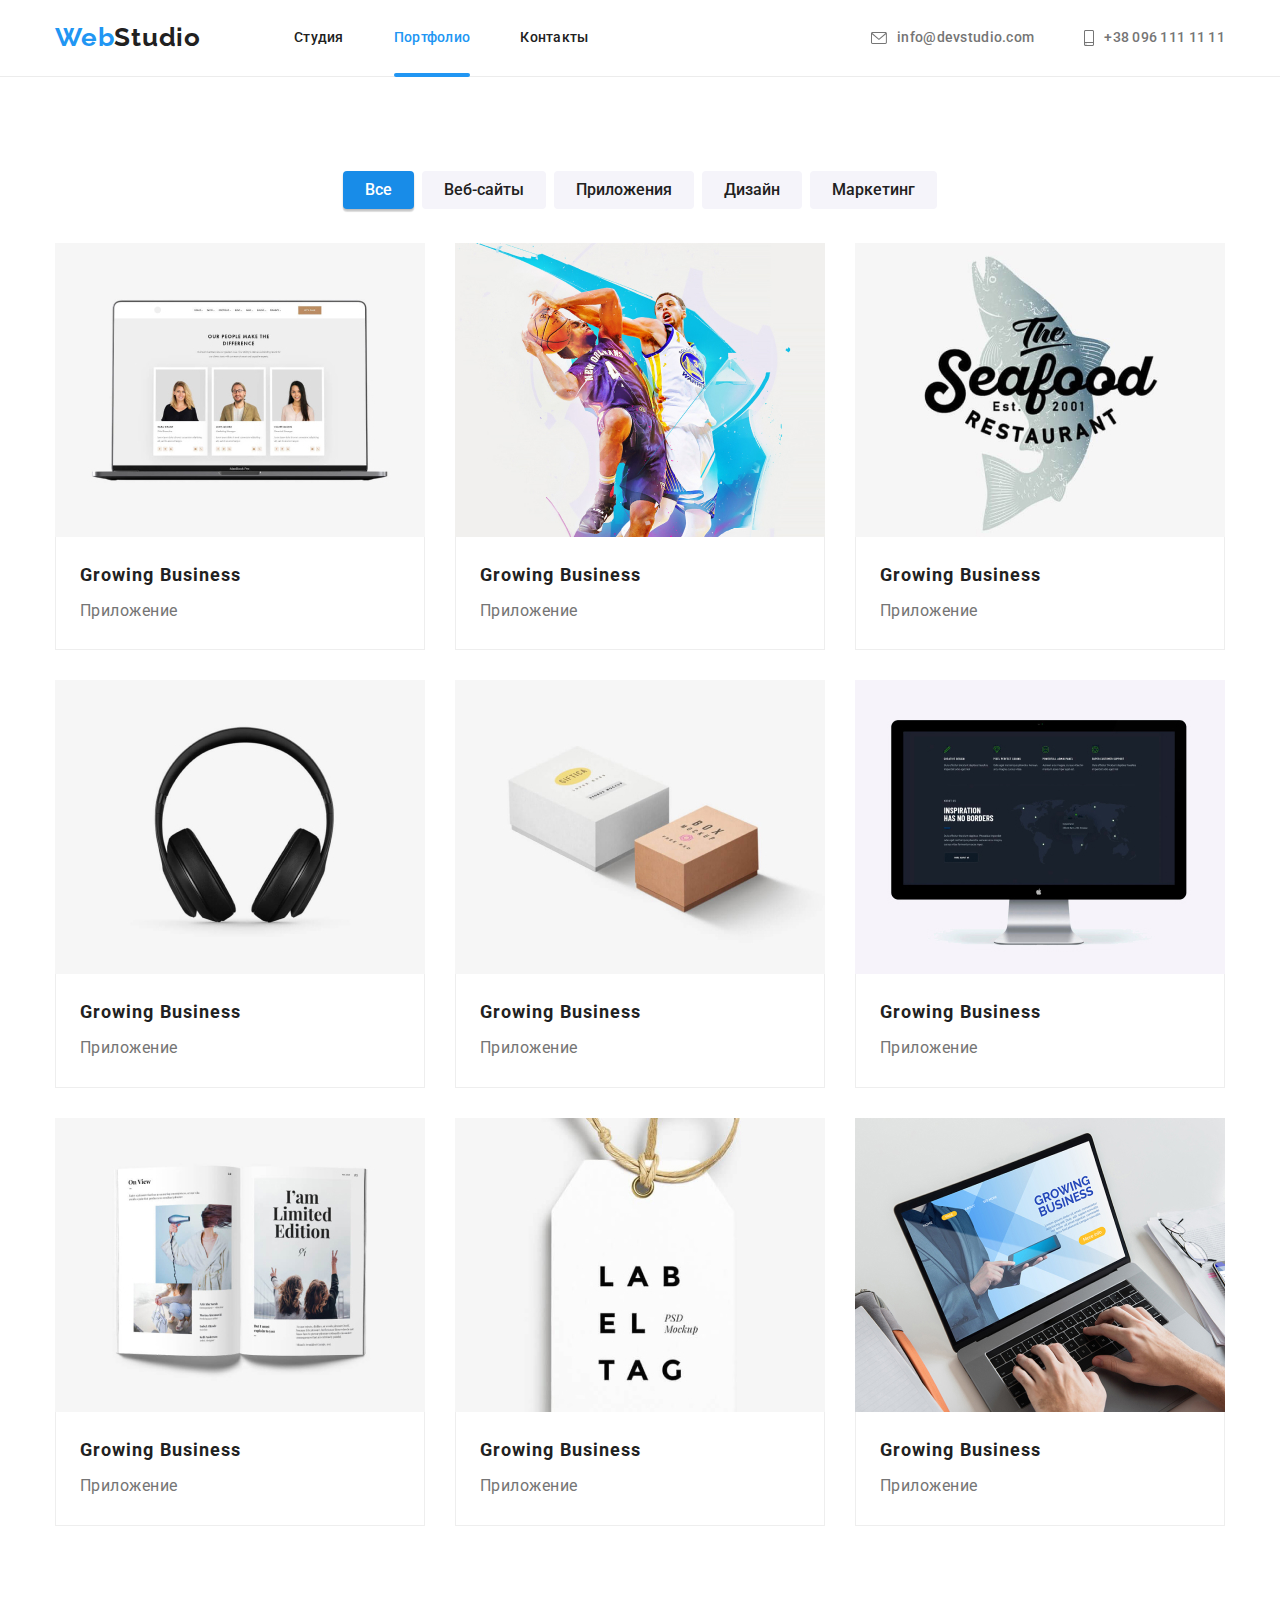
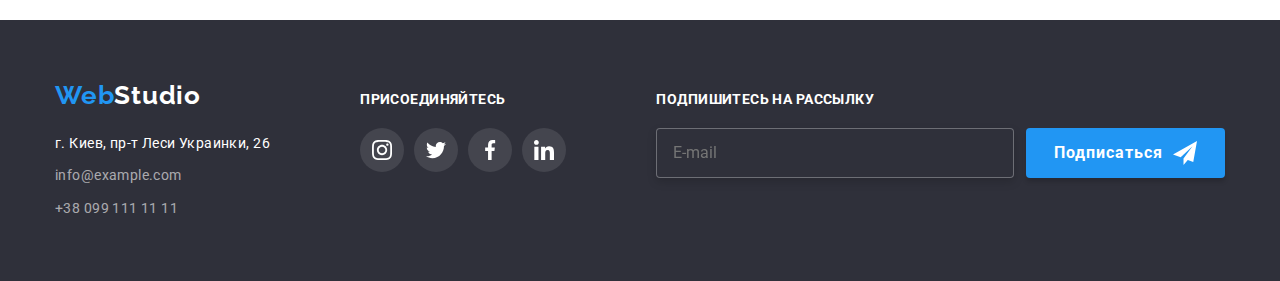
==== commit 8f3c7921: "Change 3" ====
--- a/portfolio.html
+++ b/portfolio.html
@@ -21,36 +21,38 @@
     <!--Шапка сайту-->
     <header class="header">
       <div class="container container-header">
-        <nav class="navigation">
-          <a class="navigation-logo" href="./index.html"
-            ><span>Web</span>Studio</a
+        <nav class="header-nav">
+          <a class="header-nav__logo" href="./index.html"
+            ><span class="header-nav_accent">Web</span>Studio</a
           >
-          <ul class="navigation-list">
-            <li>
-              <a class="nav-list-link" href="./index.html">Студия</a>
-            </li>
-            <li>
-              <a class="nav-list-link current" href="./portfolio.html"
+          <ul class="header-menu__list">
+            <li class="header-menu__item">
+              <a class="header-menu__link" href="./index.html">Студия</a>
+            </li>
+            <li class="header-menu__item">
+              <a
+                class="header-menu__link header-menu__link--current"
+                href="./portfolio.html"
                 >Портфолио</a
               >
             </li>
-            <li>
-              <a class="nav-list-link" href="">Контакты</a>
+            <li class="header-menu__item">
+              <a class="header-menu__link" href="">Контакты</a>
             </li>
           </ul>
         </nav>
         <ul class="header-contacts">
-          <li class="headers-contacts-content">
-            <a class="navigation-mail" href="mailto:info@devstudio.com">
-              <svg class="icon" width="16px" height="12px">
+          <li class="headers-contacts__item">
+            <a class="headers-contacts__link" href="mailto:info@devstudio.com">
+              <svg class="headers-contacts__icon" width="16px" height="12px">
                 <use href="./images/sprite.svg#icon-envelope"></use>
               </svg>
               info@devstudio.com
             </a>
           </li>
-          <li class="headers-contacts-content">
-            <a class="navigation-tel" href="tel:+380961111111">
-              <svg class="icon" width="10" height="16">
+          <li class="headers-contacts__item">
+            <a class="headers-contacts__link" href="tel:+380961111111">
+              <svg class="headers-contacts__icon" width="10" height="16">
                 <use href="./images/sprite.svg#icon-smartphone"></use>
               </svg>
               +38 096 111 11 11
@@ -61,239 +63,264 @@
     </header>
     <!-- Контентна частина -->
     <main>
-      <section class="section">
+      <section class="section template">
         <div class="template-container">
-          <h2 class="template-title-hidden">Шаблоны</h2>
+          <h2
+            class="template-container__title template-container__title-hidden"
+          >
+            Шаблоны
+          </h2>
           <ul class="filters-list">
-            <li class="filter-list-item">
-              <button class="filters-list-button current-button" type="button">
+            <li class="filter-list__item">
+              <button
+                class="filter-list__button filter-list__current-button"
+                type="button"
+              >
                 Все
               </button>
             </li>
-            <li class="filters-list-item">
-              <button class="filters-list-button" type="button">
+            <li class="filter-list__item">
+              <button class="filter-list__button" type="button">
                 Веб-сайты
               </button>
             </li>
-            <li class="filters-list-item">
-              <button class="filters-list-button" type="button">
+            <li class="filter-list__item">
+              <button class="filter-list__button" type="button">
                 Приложения
               </button>
             </li>
-            <li class="filters-list-item">
-              <button class="filters-list-button" type="button">Дизайн</button>
-            </li>
-            <li class="filters-list-item">
-              <button class="filters-list-button" type="button">
+            <li class="filter-list__item">
+              <button class="filter-list__button" type="button">Дизайн</button>
+            </li>
+            <li class="filter-list__item">
+              <button class="filter-list__button" type="button">
                 Маркетинг
               </button>
             </li>
           </ul>
           <ul class="template-list">
-            <li class="template-thumb">
-              <a class="template-thumb-link" href="#">
+            <li class="template-list__item">
+              <a class="template-list__link" href="#">
                 <div class="template-thumb-container">
                   <img
                     src="./images/portfolioimg1.jpg"
                     alt="Веб-сайт пример"
                     width="370"
                   />
-                  <div class="card-description">
-                    <p class="card-description-txt">
-                      Ресурс предлагает комплексные предложения с разным уровнем
-                      функционала и сервисов. Все это позволит посетителю
-                      получить исчерпывающие сведения о компании или частном
-                      лице.
-                    </p>
-                  </div>
-                </div>
-                <div class="card-text">
-                  <h3>Технокряк</h3>
-                  <p>Веб-сайт</p>
-                </div>
-              </a>
-            </li>
-            <li class="template-thumb">
-              <a class="template-thumb-link" href="#">
+                  <div class="pop-up-container">
+                    <p class="pop-up-container__txt">
+                      Ресурс предлагает комплексные предложения с разным уровнем
+                      функционала и сервисов. Все это позволит посетителю
+                      получить исчерпывающие сведения о компании или частном
+                      лице.
+                    </p>
+                  </div>
+                </div>
+                <div class="thumb-description-container">
+                  <h3 class="thumb-description-container__title">
+                    Growing Business
+                  </h3>
+                  <p class="thumb-description-container__txt">Приложение</p>
+                </div>
+              </a>
+            </li>
+            <li class="template-list__item">
+              <a class="template-list__link" href="#">
                 <div class="template-thumb-container">
                   <img
                     src="./images/portfolioimg2.jpg"
                     alt="Постер пример"
                     width="370"
                   />
-                  <div class="card-description">
-                    <p class="card-description-txt">
-                      Ресурс предлагает комплексные предложения с разным уровнем
-                      функционала и сервисов. Все это позволит посетителю
-                      получить исчерпывающие сведения о компании или частном
-                      лице.
-                    </p>
-                  </div>
-                </div>
-                <div class="card-text">
-                  <h3>Постер New Orlean vs Golden Star</h3>
-                  <p>Дизайн</p>
-                </div>
-              </a>
-            </li>
-            <li class="template-thumb">
-              <a class="template-thumb-link" href="#">
+                  <div class="pop-up-container">
+                    <p class="pop-up-container__txt">
+                      Ресурс предлагает комплексные предложения с разным уровнем
+                      функционала и сервисов. Все это позволит посетителю
+                      получить исчерпывающие сведения о компании или частном
+                      лице.
+                    </p>
+                  </div>
+                </div>
+                <div class="thumb-description-container">
+                  <h3 class="thumb-description-container__title">
+                    Growing Business
+                  </h3>
+                  <p class="thumb-description-container__txt">Приложение</p>
+                </div>
+              </a>
+            </li>
+            <li class="template-list__item">
+              <a class="template-list__link" href="#">
                 <div class="template-thumb-container">
                   <img
                     src="./images/portfolioimg3.jpg"
                     alt="Приложение пример"
                     width="370"
                   />
-                  <div class="card-description">
-                    <p class="card-description-txt">
-                      Ресурс предлагает комплексные предложения с разным уровнем
-                      функционала и сервисов. Все это позволит посетителю
-                      получить исчерпывающие сведения о компании или частном
-                      лице.
-                    </p>
-                  </div>
-                </div>
-                <div class="card-text">
-                  <h3>Ресторан Seafood</h3>
-                  <p>Приложение</p>
-                </div>
-              </a>
-            </li>
-            <li class="template-thumb">
-              <a class="template-thumb-link" href="#"
+                  <div class="pop-up-container">
+                    <p class="pop-up-container__txt">
+                      Ресурс предлагает комплексные предложения с разным уровнем
+                      функционала и сервисов. Все это позволит посетителю
+                      получить исчерпывающие сведения о компании или частном
+                      лице.
+                    </p>
+                  </div>
+                </div>
+                <div class="thumb-description-container">
+                  <h3 class="thumb-description-container__title">
+                    Growing Business
+                  </h3>
+                  <p class="thumb-description-container__txt">Приложение</p>
+                </div>
+              </a>
+            </li>
+            <li class="template-list__item">
+              <a class="template-list__link" href="#"
                 ><div class="template-thumb-container">
                   <img
                     src="./images/portfolioimg4.jpg"
                     alt="Маркетинг пример"
                     width="370"
                   />
-                  <div class="card-description">
-                    <p class="card-description-txt">
-                      Ресурс предлагает комплексные предложения с разным уровнем
-                      функционала и сервисов. Все это позволит посетителю
-                      получить исчерпывающие сведения о компании или частном
-                      лице.
-                    </p>
-                  </div>
-                </div>
-                <div class="card-text">
-                  <h3>Проект Prime</h3>
-                  <p>Маркетинг</p>
-                </div>
-              </a>
-            </li>
-            <li class="template-thumb">
-              <a class="template-thumb-link" href="#"
+                  <div class="pop-up-container">
+                    <p class="pop-up-container__txt">
+                      Ресурс предлагает комплексные предложения с разным уровнем
+                      функционала и сервисов. Все это позволит посетителю
+                      получить исчерпывающие сведения о компании или частном
+                      лице.
+                    </p>
+                  </div>
+                </div>
+                <div class="thumb-description-container">
+                  <h3 class="thumb-description-container__title">
+                    Growing Business
+                  </h3>
+                  <p class="thumb-description-container__txt">Приложение</p>
+                </div>
+              </a>
+            </li>
+            <li class="template-list__item">
+              <a class="template-list__link" href="#"
                 ><div class="template-thumb-container">
                   <img
                     src="./images/portfolioimg5.jpg"
                     alt="Приложение пример"
                     width="370"
                   />
-                  <div class="card-description">
-                    <p class="card-description-txt">
-                      Ресурс предлагает комплексные предложения с разным уровнем
-                      функционала и сервисов. Все это позволит посетителю
-                      получить исчерпывающие сведения о компании или частном
-                      лице.
-                    </p>
-                  </div>
-                </div>
-                <div class="card-text">
-                  <h3>Проект Boxes</h3>
-                  <p>Приложение</p>
-                </div>
-              </a>
-            </li>
-            <li class="template-thumb">
-              <a class="template-thumb-link" href="#">
+                  <div class="pop-up-container">
+                    <p class="pop-up-container__txt">
+                      Ресурс предлагает комплексные предложения с разным уровнем
+                      функционала и сервисов. Все это позволит посетителю
+                      получить исчерпывающие сведения о компании или частном
+                      лице.
+                    </p>
+                  </div>
+                </div>
+                <div class="thumb-description-container">
+                  <h3 class="thumb-description-container__title">
+                    Growing Business
+                  </h3>
+                  <p class="thumb-description-container__txt">Приложение</p>
+                </div>
+              </a>
+            </li>
+            <li class="template-list__item">
+              <a class="template-list__link" href="#">
                 <div class="template-thumb-container">
                   <img
                     src="./images/portfolioimg6.jpg"
                     alt="Веб-сайты пример"
                     width="370"
                   />
-                  <div class="card-description">
-                    <p class="card-description-txt">
-                      Ресурс предлагает комплексные предложения с разным уровнем
-                      функционала и сервисов. Все это позволит посетителю
-                      получить исчерпывающие сведения о компании или частном
-                      лице.
-                    </p>
-                  </div>
-                </div>
-                <div class="card-text">
-                  <h3>Inspiration has no Borders</h3>
-                  <p>Веб-сайт</p>
-                </div>
-              </a>
-            </li>
-            <li class="template-thumb">
-              <a class="template-thumb-link" href="#"
+                  <div class="pop-up-container">
+                    <p class="pop-up-container__txt">
+                      Ресурс предлагает комплексные предложения с разным уровнем
+                      функционала и сервисов. Все это позволит посетителю
+                      получить исчерпывающие сведения о компании или частном
+                      лице.
+                    </p>
+                  </div>
+                </div>
+                <div class="thumb-description-container">
+                  <h3 class="thumb-description-container__title">
+                    Growing Business
+                  </h3>
+                  <p class="thumb-description-container__txt">Приложение</p>
+                </div>
+              </a>
+            </li>
+            <li class="template-list__item">
+              <a class="template-list__link" href="#"
                 ><div class="template-thumb-container">
                   <img
                     src="./images/portfolioimg7.jpg"
                     alt="Дизайн пример"
                     width="370"
                   />
-                  <div class="card-description">
-                    <p class="card-description-txt">
-                      Ресурс предлагает комплексные предложения с разным уровнем
-                      функционала и сервисов. Все это позволит посетителю
-                      получить исчерпывающие сведения о компании или частном
-                      лице.
-                    </p>
-                  </div>
-                </div>
-                <div class="card-text">
-                  <h3>Издание Limited Edition</h3>
-                  <p>Дизайн</p>
-                </div>
-              </a>
-            </li>
-            <li class="template-thumb">
-              <a class="template-thumb-link" href="#"
+                  <div class="pop-up-container">
+                    <p class="pop-up-container__txt">
+                      Ресурс предлагает комплексные предложения с разным уровнем
+                      функционала и сервисов. Все это позволит посетителю
+                      получить исчерпывающие сведения о компании или частном
+                      лице.
+                    </p>
+                  </div>
+                </div>
+                <div class="thumb-description-container">
+                  <h3 class="thumb-description-container__title">
+                    Growing Business
+                  </h3>
+                  <p class="thumb-description-container__txt">Приложение</p>
+                </div>
+              </a>
+            </li>
+            <li class="template-list__item">
+              <a class="template-list__link" href="#"
                 ><div class="template-thumb-container">
                   <img
                     src="./images/portfolioimg8.jpg"
                     alt="Маркетинг пример"
                     width="370"
                   />
-                  <div class="card-description">
-                    <p class="card-description-txt">
-                      Ресурс предлагает комплексные предложения с разным уровнем
-                      функционала и сервисов. Все это позволит посетителю
-                      получить исчерпывающие сведения о компании или частном
-                      лице.
-                    </p>
-                  </div>
-                </div>
-                <div class="card-text">
-                  <h3>Проект LAB</h3>
-                  <p>Маркетинг</p>
-                </div>
-              </a>
-            </li>
-            <li class="template-thumb">
-              <a class="template-thumb-link" href="#"
+                  <div class="pop-up-container">
+                    <p class="pop-up-container__txt">
+                      Ресурс предлагает комплексные предложения с разным уровнем
+                      функционала и сервисов. Все это позволит посетителю
+                      получить исчерпывающие сведения о компании или частном
+                      лице.
+                    </p>
+                  </div>
+                </div>
+                <div class="thumb-description-container">
+                  <h3 class="thumb-description-container__title">
+                    Growing Business
+                  </h3>
+                  <p class="thumb-description-container__txt">Приложение</p>
+                </div>
+              </a>
+            </li>
+            <li class="template-list__item">
+              <a class="template-list__link" href="#"
                 ><div class="template-thumb-container">
                   <img
                     src="./images/portfolioimg9.jpg"
                     alt="Приложение пример"
                     width="370"
                   />
-                  <div class="card-description">
-                    <p class="card-description-txt">
-                      Ресурс предлагает комплексные предложения с разным уровнем
-                      функционала и сервисов. Все это позволит посетителю
-                      получить исчерпывающие сведения о компании или частном
-                      лице.
-                    </p>
-                  </div>
-                </div>
-                <div class="card-text">
-                  <h3>Growing Business</h3>
-                  <p>Приложение</p>
+                  <div class="pop-up-container">
+                    <p class="pop-up-container__txt">
+                      Ресурс предлагает комплексные предложения с разным уровнем
+                      функционала и сервисов. Все это позволит посетителю
+                      получить исчерпывающие сведения о компании или частном
+                      лице.
+                    </p>
+                  </div>
+                </div>
+                <div class="thumb-description-container">
+                  <h3 class="thumb-description-container__title">
+                    Growing Business
+                  </h3>
+                  <p class="thumb-description-container__txt">Приложение</p>
                 </div>
               </a>
             </li>
@@ -302,13 +329,15 @@
       </section>
     </main>
     <!-- Футер -->
-    <footer>
+    <footer class="footer">
       <div class="container footer-container">
         <div class="footer-contacts">
-          <a class="footer-logo" href="./index.html"><span>Web</span>Studio</a>
-          <address class="footer-adress">
+          <a class="footer-contacts__logo" href="./index.html"
+            ><span class="footer-contacts__accent">Web</span>Studio</a
+          >
+          <address class="footer-contacts__adress">
             <a
-              class="footer-adress-link"
+              class="footer-contacts__link"
               href="https://www.google.com/maps/place/%D0%B1%D1%83%D0%BB%D1%8C%D0%B2%D0%B0%D1%80+%D0%9B%D0%B5%D1%81%D1%96+%D0%A3%D0%BA%D1%80%D0%B0%D1%97%D0%BD%D0%BA%D0%B8,+26,+%D0%9A%D0%B8%D1%97%D0%B2,+%D0%A3%D0%BA%D1%80%D0%B0%D1%97%D0%BD%D0%B0,+02000/@50.4262439,30.5374973,17.52z/data=!4m5!3m4!1s0x40d4cf0e033ecbe9:0x57a4dffefec77da0!8m2!3d50.4265807!4d30.5383858"
               target="_blank"
             >
@@ -316,45 +345,45 @@
             >
           </address>
           <ul class="footer-list">
-            <li class="footer-item">
-              <a class="footer-email" href="mailto:info@example.com"
+            <li class="footer-list__item">
+              <a class="footer-list__link" href="mailto:info@example.com"
                 >info@example.com</a
               >
             </li>
-            <li class="footer-item">
-              <a class="footer-tel" href="tel:+380991111111"
+            <li class="footer-list__item">
+              <a class="footer-list__link" href="tel:+380991111111"
                 >+38 099 111 11 11</a
               >
             </li>
           </ul>
         </div>
-        <div class="footer-social-container">
-          <h2 class="footer-social-title">Присоединяйтесь</h2>
-          <ul class="footer-contacts-list">
-            <li class="footer-icon">
-              <a href="#">
-                <svg class="insta-footer">
+        <div class="footer-social-net-cont">
+          <h2 class="footer-social-net-cont__title">Присоединяйтесь</h2>
+          <ul class="footer-social-net-list">
+            <li class="footer-social-net-list__item">
+              <a class="footer-social-net-list__link" href="#">
+                <svg class="footer-social-net-list__icon">
                   <use href="./images/sprite.svg#icon-instagram"></use>
                 </svg>
               </a>
             </li>
-            <li class="footer-icon">
-              <a href="#">
-                <svg class="twit-footer">
+            <li class="footer-social-net-list__item">
+              <a class="footer-social-net-list__link" href="#">
+                <svg class="footer-social-net-list__icon">
                   <use href="./images/sprite.svg#icon-twitter"></use>
                 </svg>
               </a>
             </li>
-            <li class="footer-icon">
-              <a href="#">
-                <svg class="fb-footer">
+            <li class="footer-social-net-list__item">
+              <a class="footer-social-net-list__link" href="#">
+                <svg class="footer-social-net-list__icon">
                   <use href="./images/sprite.svg#icon-facebook"></use>
                 </svg>
               </a>
             </li>
-            <li class="footer-icon">
-              <a href="#">
-                <svg class="link-footer">
+            <li class="footer-social-net-list__item">
+              <a class="footer-social-net-list__link" href="#">
+                <svg class="footer-social-net-list__icon">
                   <use href="./images/sprite.svg#icon-linkedin"></use>
                 </svg>
               </a>
--- a/style/style.css
+++ b/style/style.css
@@ -80,18 +80,18 @@
     border-bottom: 1px solid #ECECEC;
 }
 
-.container-header {
+.container-header{
     display: flex;
     justify-content: space-between;
     align-items: center;
 }
 
-.navigation{
-    display: flex;
-    align-items: center;
-}
-
-.navigation-logo{
+.header-nav{
+    display: flex;
+    align-items: center;
+}
+
+.header-nav__logo{
     text-decoration: none;
     font-family: 'Raleway', 'Verdana';
     font-weight: 700;
@@ -101,11 +101,11 @@
     color: var(--main-txt-color);
 }
 
-.navigation-logo span{
+.header-nav_accent{
     color: var(--light-blue-txt-color);
 }
 
-.navigation-list{
+.header-menu__list{
     display: flex;
     gap: 50px;
     margin-left: 93px;
@@ -116,16 +116,19 @@
     letter-spacing: 0.02em;
 }
 
-.nav-list-link{
+.header-menu__link{
+    display: block;
     padding: 30px 0;
-}
-
-.navigation-list .current {
+    color: var(--main-txt-color);
+    transition: color 250ms var(--transition-timing-function);
+}
+
+.header-menu__link--current{
     position: relative;
     color: var(--light-blue-txt-color);
 }
     
-.current:after{
+.header-menu__link--current:after{
     content: "";
     position: absolute;
     bottom: -1px;
@@ -136,18 +139,12 @@
     background-color: var(--light-blue-txt-color);
 }
 
-.nav-list-link{
-    display: block;
-    color: var(--main-txt-color);
-    transition: color 250ms var(--transition-timing-function);
-}
- 
-.nav-list-link:hover,
-.nav-list-link:focus{
+.header-menu__link:hover,
+.header-menu__link:focus{
     color: var(--light-blue-txt-color);
 }
 
-.nav-list-link:active{
+.header-menu__link:active{
     color: var(--dark-blue-txt-color);
 }
 
@@ -156,50 +153,47 @@
     align-items: center;
 }
 
-.navigation-mail,
-.navigation-tel {
+.headers-contacts__item{
+    margin-right: 50px;
+}
+
+.headers-contacts__item:last-child{
+    margin-right: 0;
+}
+
+.headers-contacts__link{
+    display: flex;
+    align-items: center;
     text-decoration: none;
     font-weight: 500;
     font-size: 14px;
     line-height: 1.14;
     letter-spacing: 0.02em;
     color: var(--grey-color);
-}
-
-.headers-contacts-content{
-    margin-right: 50px;
-}
-
-.navigation-mail, .navigation-tel{
-    display: flex;
-    align-items: center;
     transition: color 250ms var(--transition-timing-function);
 }
 
-.header-contacts a:hover,
-.header-contacts a:focus {
+.headers-contacts__link:hover,
+.headers-contacts__link:focus{
     color: var(--light-blue-txt-color);
     fill: var(--light-blue-txt-color);
 }
 
-.header-contacts a:active {
+.headers-contacts__link:active{
     color: var(--dark-blue-txt-color);
     fill: var(----dark-blue-txt-color);
 }
 
-.icon{
+.headers-contacts__icon{
     margin-right: 10px;
     fill: currentColor;
 }
 
-.headers-contacts-content:last-child {
-    margin-right: 0;
-}
 /* MAIN */
 
 /* HERO SECTION */
 
-.hero-section{
+.section-hero{
     max-width: 1600px;
     height: 600px;
     padding: 200px 0;
@@ -213,7 +207,7 @@
     background-repeat: no-repeat;
 }
 
-.hero-title{
+.hero__title{
     margin-bottom: 30px;
     text-align: center;
     text-transform: uppercase;
@@ -224,7 +218,7 @@
     color: var(--white-color);
 }
 
-.hero-button{
+.hero__button{
     display: block;
     margin: 0 auto;
     padding: 10px 32px 10px 32px;
@@ -242,22 +236,22 @@
     transition: background-color 250ms var(--transition-timing-function), color 250ms var(--transition-timing-function);
 }
 
-.hero-button:hover,
-.hero-button:focus{
+.hero__button:hover,
+.hero__button:focus{
     background-color: var(--medium-light-blue-color);
 }
 
-.hero-button:active{
+.hero__button:active{
     background-color: var(--dark-blue-txt-color);
 }
 
 /* FEATURES SECTION */
 
-.features-section {
+.section {
     padding: 94px 0;
 }
 
-.visually-hidden {
+.features__title--hidden{
     position: absolute;
     width: 1px;
     height: 1px;
@@ -270,20 +264,20 @@
     overflow: hidden;
 }
 
-.features-list {
-    display: flex;
-    justify-content: center;
-}
-
-.features-item {
+.features-list{
+    display: flex;
+    justify-content: center;
+}
+
+.features-list__item{
     width: 275px;
 }
 
-.features-item + .features-item {
+.features-list__item + .features-list__item{
     margin-left: 30px;
 }
 
-.icon-container{
+.container-wrapper{
     display: flex;
     justify-content: center;
     align-items: center;
@@ -293,7 +287,7 @@
     background-color: #F5F4FA;
 }
 
-.features-title {
+.features-list__title{
     margin-bottom: 10px;
     text-transform: uppercase;
     font-size: 14px;
@@ -301,7 +295,7 @@
     letter-spacing: 0.03em;
 }
 
-.features-description {
+.features-list__description{
     font-size: 14px;
     line-height: 1.71;
     letter-spacing: 0.03em;
@@ -309,12 +303,11 @@
 }
 
 /* ACTIVITY SECTION */
-
-.activity-section{
-    padding: 0 0 94px 0;
-}
-
-.activity-title {
+.section-activity{
+    padding-bottom: 94px;
+}
+
+.activity__title{
     text-align: center;
     margin-bottom: 50px;
     font-weight: 700;
@@ -323,16 +316,16 @@
     letter-spacing: 0.03em;
 }
 
-.activity-list {
+.activity-list{
     display: flex;
     justify-content: space-between;
 }
 
-.activity-list-thumb-container{
+.activity-list__wrapper{
     position: relative;
 }
 
-.activity-list-thumb-txt{
+.activity-list__text{
     position: absolute;
     bottom: 0;
     width: 100%;
@@ -349,15 +342,13 @@
     background: rgba(47, 48, 58, 0.8);
 }
 
-
 /* TEAM SECTION */
 
-.team-section {
-    padding: 94px 0;
+.team{
     background-color: var(--light-grey-color);
 }
 
-.team-title {
+.team__title {
     margin-bottom: 50px;
     text-align: center;
     font-weight: 700;
@@ -367,22 +358,22 @@
     color: var(--main-txt-color);
 }
 
-.team-list {
+.team-members-list{
     display: flex;
     justify-content: space-between;
 }
 
-.team-members {
+.team-members-list__item{
     border-radius: 0px 0px 4px 4px;
     background-color: var(--white-color);
     box-shadow: 0px 1px 3px rgba(0, 0, 0, 0.12), 0px 1px 1px rgba(0, 0, 0, 0.14), 0px 2px 1px rgba(0, 0, 0, 0.2);
 }
 
-.team-members-info{
+.team-members-information-block{
     padding: 30px 0 30px 0;
 }
 
-.team-members-name{
+.team-members-information-block__name{
     text-align: center;
     margin-bottom: 10px;
     font-weight: 500;
@@ -392,7 +383,7 @@
     color: var(--main-txt-color);
 }
 
-.team-members-job{
+.team-members-information-block__pos{
     margin-bottom: 16px;
     text-align: center;
     font-size: 16px;
@@ -401,25 +392,26 @@
     color: var(--grey-color);
 }
 
-.team-social{
-    display: flex;
-    justify-content: center;
-    align-items: center;
-}
-
-.socials{
+
+.team-members-social-net-list{
+    display: flex;
+    justify-content: center;
+    align-items: center;
+}
+
+.team-members-social-net-list__item {
     margin-left: 10px;
 }
 
-.socials:nth-child(1){
+.team-members-social-net-list__item:nth-child(1) {
     margin-left: 0;
 }
 
-.socials:nth-child(4){
+.team-members-social-net-list__item:nth-child(4) {
     margin-right: 0;
 }
 
-.socials-link{
+.team-members-social-net-list__link{
     display: flex;
     justify-content: center;
     align-items: center;
@@ -431,30 +423,31 @@
     background-color 250ms var(--transition-timing-function);
 }
 
-.insta, .fb, .twit, .link{
+.team-members-social-net-list__icon{
     width: 20px; 
     height: 20px;
     fill: currentColor;
 }
 
-.socials-link:hover,
-.socials-link:focus{
+.team-members-social-net-list__link:hover,
+.team-members-social-net-list__link:focus{
     background-color: var(--light-blue-txt-color);
     color: var(--white-color);
 }
 
-.socials-link:active{
+.team-members-social-net-list__link:active{
     background-color: var(--dark-blue-txt-color);
     color: var(--dark-white-color);
 }
 
 /*REGULAR CLIENTS */
-.regular-clients-sect{
+
+.clients{
     padding: 74px 0 94px 0;
     background-color: var(--white-color);
 }
 
-.regular-clients-title{
+.clients__title{
     text-align: center;
     margin-bottom: 50px;
     font-weight: 700;
@@ -463,16 +456,12 @@
     letter-spacing: 0.03em; 
 }
 
-.regular-clients-list{
+.clients-list{
     display: flex;
     justify-content: space-between;
 }
 
-.client .logo{
-    fill: currentColor;
-}
-
-.client-link{
+.client-list__link{
     display: flex;
     align-items: center;
     justify-content: center;
@@ -484,19 +473,24 @@
     transition: border-color 250ms var(--transition-timing-function), color 250ms var(--transition-timing-function);
 }
 
-.client-link:hover,
-.client-link:focus{
+.client-list__icon{
+    fill: currentColor;
+}
+
+.client-list__link:hover,
+.client-list__link:focus{
     border-color: var(--light-blue-txt-color);
     color: var(--light-blue-txt-color);
 }
 
-.client-link:active{
+.client-list__link:active{
     border-color: var(--dark-blue-txt-color);
     color: var(--dark-blue-txt-color);
 }
 
 /* FOOTER */
-footer{
+
+.footer{
     padding: 60px 0 60px 0;
     background-color: var(--dark-grey-color);
 }
@@ -506,7 +500,7 @@
     align-items: baseline;
 }
 
-.footer-logo{
+.footer-contacts__logo{
     display: inline-block;
     margin-bottom: 20px;
     text-decoration: none;
@@ -518,11 +512,11 @@
     color: var(--white-color);
 }
 
-.footer-logo span {
+.footer-contacts__accent{
     color: var(--light-blue-txt-color);
 }
 
-.footer-adress{
+.footer-contacts__adress{
     margin-bottom: 9px;
     font-style: unset;
     font-weight: 400;
@@ -531,7 +525,7 @@
     letter-spacing: 0.03em;
 }
 
-.footer-adress-link{
+.footer-contacts__link{
     color: var(--white-color);
     transition: color 250ms var(--transition-timing-function);
 }
@@ -544,41 +538,31 @@
     letter-spacing: 0.03em;
 }
 
-.footer-item:not(:last-child){
+.footer-list__item:not(:last-child){
     margin-bottom: 9px;
 }
 
-.footer-email{
+.footer-list__link{
     display: inline-block;
     text-decoration: none;
     color: rgba(255, 255, 255, 60%);
     transition: color 250ms var(--transition-timing-function);
 }
 
-.footer-tel{
-    text-decoration: none;
-    color: rgba(255, 255, 255, 60%);
-    transition: color 250ms var(--transition-timing-function);
-}
-
-.footer-list a:hover,
-.footer-list a:focus {
+.footer-list__link:hover,
+.footer-list__link:focus {
     color: var(--light-blue-txt-color)
 }
 
-.footer-list a:active {
+.footer-list__link:active {
     color: var(--dark-blue-txt-color);
 }
 
-.footer-social-container{
+.footer-social-net-cont{
     margin-left: auto;
 }
 
-.footer-contacts-list{
-    display: flex;
-}
-
-.footer-social-title{
+.footer-social-net-cont__title {
     align-self: flex-end;
     margin-bottom: 20px;
     text-transform: uppercase;
@@ -589,49 +573,122 @@
     color: var(--white-color);
 }
 
-.footer-icon{
+.footer-social-net-list{
+    display: flex;
+}
+
+.footer-social-net-list__item{
     margin-left: 10px;
 }
 
-.footer-icon:nth-child(1){
+.footer-social-net-list__item:nth-child(1){
     margin-left: 0;
 }
 
-.footer-icon:nth-child(4){
+.footer-social-net-list__item:nth-child(4){
     margin-right: 0;
 }
 
-.insta-footer, .fb-footer, .link-footer, .twit-footer{
+.footer-social-net-list__link {
+    display: flex;
+    justify-content: center;
+    align-items: center;
+    border-radius: 50%;
+    width: 44px;
+    height: 44px;
+    color: var(--white-color);
+    background-color: rgba(255, 255, 255, 0.1);
+    transition: background-color 250ms var(--transition-timing-function);
+}
+
+.footer-social-net-list__icon{
     height: 20px;
     width: 20px;
     fill: currentColor;
 }
 
-.footer-contacts-list a{
-    display: flex;
-    justify-content: center;
-    align-items: center;
-    border-radius: 50%;
-    width: 44px;
-    height: 44px;
-    color: var(--white-color);
-    background-color: rgba(255, 255, 255, 0.1);
-    transition: background-color 250ms var(--transition-timing-function);
-}
-
-.footer-contacts-list a:hover,
-.footer-contacts-list a:focus{
+.footer-social-net-list__link:hover,
+.footer-social-net-list__link:focus{
     background-color: var(--light-blue-txt-color);
 }
 
-.footer-contacts-list a:active{
+.footer-social-net-list__link:active{
     background-color: var(--dark-blue-txt-color);
     fill: var(--dark-white-color);
 }
 
+/* FOOTER FORM */
+
+.footer-form-container {
+    margin-left: auto;
+}
+
+.footer-form {
+    display: flex;
+    flex-direction: column;
+}
+
+.input-submit-container {
+    display: flex;
+}
+
+.footer-form-input {
+    min-width: 358px;
+    padding: 0 0 0 16px;
+    margin-right: 12px;
+    border: 1px solid rgba(255, 255, 255, 0.3);
+    border-radius: 4px;
+    filter: drop-shadow(0px 4px 4px rgba(0, 0, 0, 0.15));
+    color: var(--white-color);
+    background-color: var(--dark-grey-color);
+}
+
+.footer-title-email {
+    display: block;
+    margin-bottom: 20px;
+    font-weight: 700;
+    font-size: 14px;
+    line-height: 1.14;
+    letter-spacing: 0.03em;
+    text-transform: uppercase;
+    color: var(--white-color);
+}
+
+.footer-form-button {
+    display: flex;
+    align-items: center;
+    padding: 10px 28px 10px 28px;
+    box-shadow: 0px 4px 4px rgba(0, 0, 0, 0.15);
+    border: 0;
+    border-radius: 4px;
+    cursor: pointer;
+    font-weight: 700;
+    font-size: 16px;
+    line-height: 1.875;
+    letter-spacing: 0.06em;
+    color: var(--white-color);
+    background: var(--light-blue-txt-color);
+    transition: background-color 250ms var(--transition-timing-function);
+}
+
+.footer-form-button:hover,
+.footer-form-button:focus {
+    background-color: var(--medium-light-blue-color);
+}
+
+.footer-form-button:active {
+    background-color: var(--dark-blue-txt-color);
+}
+
+.footer-form-svg {
+    margin-left: 10px;
+    fill: currentColor;
+}
+
 /*    PORTFOLIO SECTION    */
 
 /* FILTERS SECTION */
+
 .section {
     padding: 94px 0;
 }
@@ -642,7 +699,7 @@
     margin: 0 auto;
 }
 
-.template-title-hidden{
+.template-container__title-hidden{
     display: none;
     text-align: center;
     font-weight: 700;
@@ -659,15 +716,15 @@
     margin-bottom: 34px;
 }
 
-.filters-list-item{
+.filter-list__item{
     margin-left: 8px;
 }
 
-.filters-list-item:first-child{
+.filter-list__item:first-child{
     margin-left: 0;
 }
 
-.filters-list-button{
+.filter-list__button{
     padding: 6px 22px;
     border: none;
     border-radius: 4px;
@@ -684,12 +741,12 @@
                 background-color 250ms var(--transition-timing-function);
 }
 
-.current-button{
+.filter-list__current-button{
     background-color: var(--medium-light-blue-color);
-        color: var(--white-color);
-        box-shadow: 0px 3px 1px rgba(0, 0, 0, 0.1),
-            0px 1px 2px rgba(0, 0, 0, 0.08),
-            0px 2px 2px rgba(0, 0, 0, 0.12);
+    color: var(--white-color);
+    box-shadow: 0px 3px 1px rgba(0, 0, 0, 0.1),
+                0px 1px 2px rgba(0, 0, 0, 0.08),
+                0px 2px 2px rgba(0, 0, 0, 0.12);
 }
 
 .filters-list-button:hover,
@@ -721,38 +778,30 @@
     margin-left: -30px
 }
 
-.template-thumb{
+.template-list__item{
     flex-basis: calc(100% / 3 - 30px);
     margin-top: 30px;
     margin-left: 30px;
 }
 
-.template-thumb-link{
+.template-list__link{
     display: block;
     transition: box-shadow 250ms var(--transition-timing-function);
 }
 
-.template-thumb-link:hover,
-.template-thumb-link:focus{
+.template-list__link:hover,
+.template-list__link:focus{
     box-shadow: 0px 1px 1px rgba(0, 0, 0, 0.12),
             0px 4px 4px rgba(0, 0, 0, 0.06),
             1px 4px 6px rgba(0, 0, 0, 0.16);
 }
 
-.card-text{
-    padding: 20px 24px 4px 24px;
-    border: 1px solid #EEEEEE;
-    border-top-width: 0;
-    width: 370px;
-    background: #FFFFFF;
-}
-
 .template-thumb-container{
     position: relative;
     overflow: hidden;
 }
 
-.card-description{
+.pop-up-container{
     position: absolute;
     bottom: 0;
     top: 100%;
@@ -764,7 +813,7 @@
     transition: 250ms var(--transition-timing-function);
 }
 
-.card-description-txt{
+.pop-up-container__txt{
     font-weight: 400;
     font-size: 18px;
     line-height: 1.55;
@@ -772,14 +821,22 @@
     color: var(--white-color);
 }
 
-.template-thumb-link:hover .card-description,
-.template-thumb-link:focus .card-description{
+.template-list__link:hover .pop-up-container,
+.template-list__link:focus .pop-up-container{
     top: 0;
     right: 0;
     opacity: 1;
 }
 
-.template-list h3{
+.thumb-description-container{
+    padding: 20px 24px 4px 24px;
+    border: 1px solid #EEEEEE;
+    border-top-width: 0;
+    width: 370px;
+    background: #FFFFFF;
+}
+
+.thumb-description-container__title{
     margin-bottom: 4px;
     font-weight: 700;
     font-size: 18px;
@@ -788,7 +845,7 @@
     color: var(--main-txt-color);
 }
 
-.card-text p{
+.thumb-description-container__txt{
     margin-bottom: 20px;
     font-weight: 400;
     font-size: 16px;
@@ -797,9 +854,9 @@
     color: var(--grey-color);
 }
 
-/* BACKDROP */
-
-.backdrop {
+/* MODAL */
+
+.backdrop-container{
     position: fixed;
     top: 0;
     left: 0;
@@ -810,12 +867,12 @@
     transition:  opacity 250ms var(--transition-timing-function);
 }
 
-.backdrop.is-hidden {
+.backdrop-container--is-hidden{
     opacity: 0;
     pointer-events: none;
 }
 
-.backdrop-modal{
+.modal-container{
     position: absolute;
     top: 50%;
     left: 50%;
@@ -829,7 +886,7 @@
                 0px 2px 1px rgba(0, 0, 0, 0.2);
 }
 
-.backdrop-close-button{
+.modal-container__button{
     display: flex;
     justify-content: center;
     align-items: center;
@@ -845,7 +902,7 @@
     transition: opacity 250ms var(--transition-timing-function);
 }
 
-.backdrop-modal-close-icon{
+.modal-container__icon{
     display: flex;
     justify-content: center;
     align-items: center;
@@ -857,81 +914,13 @@
     fill: currentColor;
 }
 
-.backdrop-close-button:hover,
-.backdrop-close-button:focus{
+.modal-container__button:hover,
+.modal-container__button:focus{
     color: var(--light-blue-txt-color);
 }
 
-.backdrop-close-button:active{
+.modal-container__button:active{
     color: var(--dark-blue-txt-color);
-}
-
-/* FOOTER FORM */
-
-.footer-form-container{
-    margin-left: auto;
-}
-
-.footer-form{
-    display: flex;
-    flex-direction: column;
-}
-
-.input-submit-container{
-    display: flex;
-}
-
-.footer-form-input{
-    min-width: 358px;
-    padding: 0 0 0 16px;
-    margin-right: 12px;
-    border: 1px solid rgba(255, 255, 255, 0.3);
-    border-radius: 4px;
-    filter: drop-shadow(0px 4px 4px rgba(0, 0, 0, 0.15));
-    color: var(--white-color);
-    background-color: var(--dark-grey-color);
-}
-
-.footer-title-email{
-    display: block;
-    margin-bottom: 20px;
-    font-weight: 700;
-    font-size: 14px;
-    line-height: 1.14;
-    letter-spacing: 0.03em;
-    text-transform: uppercase;
-    color: var(--white-color);
-}
-
-.footer-form-button{
-    display: flex;
-    align-items: center;
-    padding: 10px 28px 10px 28px;
-    box-shadow: 0px 4px 4px rgba(0, 0, 0, 0.15);
-    border: 0;
-    border-radius: 4px;
-    cursor: pointer;
-    font-weight: 700;
-    font-size: 16px;
-    line-height: 1.875;
-    letter-spacing: 0.06em;
-    color: var(--white-color);
-    background: var(--light-blue-txt-color);
-    transition: background-color 250ms var(--transition-timing-function);
-}
-
-.footer-form-button:hover,
-.footer-form-button:focus {
-    background-color: var(--medium-light-blue-color);
-}
-
-.footer-form-button:active {
-    background-color: var(--dark-blue-txt-color);
-}
-
-.footer-form-svg{
-    margin-left: 10px;
-    fill: currentColor;
 }
 
 /* MODAL FORM */
@@ -940,7 +929,7 @@
     padding: 40px;
 }
 
-.modal-form-title{
+.modal-form__title{
     display: block;
     text-align: center;
     font-size: 20px;
@@ -961,50 +950,7 @@
     margin-bottom: 20px
 }
 
-.modal-svg-tel, .modal-svg-email, .modal-svg-person{
-    display: inline-block;
-    position: absolute;
-    top: 50%;
-    left: 12px;
-    transition: fill 250ms var(--transition-timing-function);
-}
-
-.name-form, .tel-form, .email-form{
-    height: 40px;
-    padding: 0 0 0 42px;
-    border: 1px solid rgba(33, 33, 33, 0.2);
-    border-radius: 4px;
-    transition: border-color 250ms var(--transition-timing-function);
-}
-
-.name-form:focus-within{
-    border: 1px solid var(--light-blue-txt-color);
-    outline-style: none;
-}
-
-.tel-form:focus-within{
-    border: 1px solid var(--light-blue-txt-color);
-    outline-style: none;
-}
-
-.email-form:focus-within{
-    border: 1px solid var(--light-blue-txt-color);
-    outline-style: none;
-}
-
-.form-field:focus-within > .modal-svg-person{
-    fill: var(--light-blue-txt-color);
-} 
-
-.form-field:focus-within > .modal-svg-tel{
-    fill: var(--light-blue-txt-color);
-}
-
-.form-field:focus-within > .modal-svg-email{
-    fill: var(--light-blue-txt-color);
-}
-
-.modal-form-label{
+.form-field__label{
     margin-bottom: 4px;
     font-weight: 400;
     font-size: 12px;
@@ -1013,7 +959,32 @@
     color: var(--grey-color);
 }
 
-.modal-form-textarea{
+.form-field__icon{
+    display: inline-block;
+    position: absolute;
+    top: 50%;
+    left: 12px;
+    transition: fill 250ms var(--transition-timing-function);
+}
+
+.form-field__input{
+    height: 40px;
+    padding: 0 0 0 42px;
+    border: 1px solid rgba(33, 33, 33, 0.2);
+    border-radius: 4px;
+    transition: border-color 250ms var(--transition-timing-function);
+}
+
+.form-field__input:focus-within{
+    border: 1px solid var(--light-blue-txt-color);
+    outline-style: none;
+}
+
+.form-field:focus-within>.form-field__icon{
+    fill: var(--light-blue-txt-color);
+}
+
+.form-field__textarea{
     resize: none;
     height: 120px;
     padding: 12px 16px 12px 16px;
@@ -1023,23 +994,23 @@
     font-size: 14px;
 }
 
-.modal-form-textarea:focus{
+.form-field__textarea:focus{
     border: 1px solid var(--light-blue-txt-color);
     outline-style: none;
 }
 
-.modal-form-textarea::placeholder{
+.form-field__textarea::placeholder{
     letter-spacing: 0.01em;
     color: rgba(117, 117, 117, 0.5);
 }
 
-.modal-form-checkbox{
+.form-block{
     display: flex;
     justify-content: center;
     margin-bottom: 30px;
 }
 
-.checkbox-policy-agreement{
+.form-block__label{
     display: flex;
     justify-content: center;
     align-items: center;
@@ -1050,25 +1021,25 @@
     color: #757575;
 }
 
-.checkbox-policy {
+.form-block_checkbox{
     appearance: none;
     -webkit-appearance: none;
     -moz-appearance: none;
 }
 
-.checkbox-icon-svg{ 
+.form-block__icon{
     margin-right: 7px;
     border: 2px solid var(--main-txt-color);
     border-radius: 2px;
     fill: var(--white-color);
-    transition: 
-    background-color 250ms var(--transition-timing-function),
-    border-color 250ms var(--transition-timing-function),
-    border-origin 250ms var(--transition-timing-function),
-    background-image 250ms var(--transition-timing-function);
-} 
-
-.checkbox-policy:checked + .checkbox-icon-svg{
+    transition:
+        background-color 250ms var(--transition-timing-function),
+        border-color 250ms var(--transition-timing-function),
+        border-origin 250ms var(--transition-timing-function),
+        background-image 250ms var(--transition-timing-function);
+}
+
+.form-block_checkbox:checked+.form-block__icon{
     background-color: var(--light-blue-txt-color);
     border: var(--light-blue-txt-color);
     border-radius: 2px;
@@ -1077,7 +1048,7 @@
     background-size: contain;
 }
 
-.policy-agreement-link{
+.form-block__link{
     display: inline-block;
     text-decoration: underline;
     text-decoration-skip-ink: none;
@@ -1088,7 +1059,7 @@
     color: var(--light-blue-txt-color);
 }
 
-.modal-form-button{
+.modal-form__button{
     display: flex;
     justify-content: center;
     border: 0;
@@ -1108,11 +1079,14 @@
     transition: background-color 250ms var(--transition-timing-function), color 250ms var(--transition-timing-function);
 }
 
-.modal-form-button:hover,
-.modal-form-button:focus{
+.modal-form__button:hover,
+.modal-form__button:focus {
     background-color: var(--medium-light-blue-color);
 }
 
-.modal-form-button:active{
+.modal-form__button:active {
     background-color: var(--dark-blue-txt-color);
 }
+
+
+
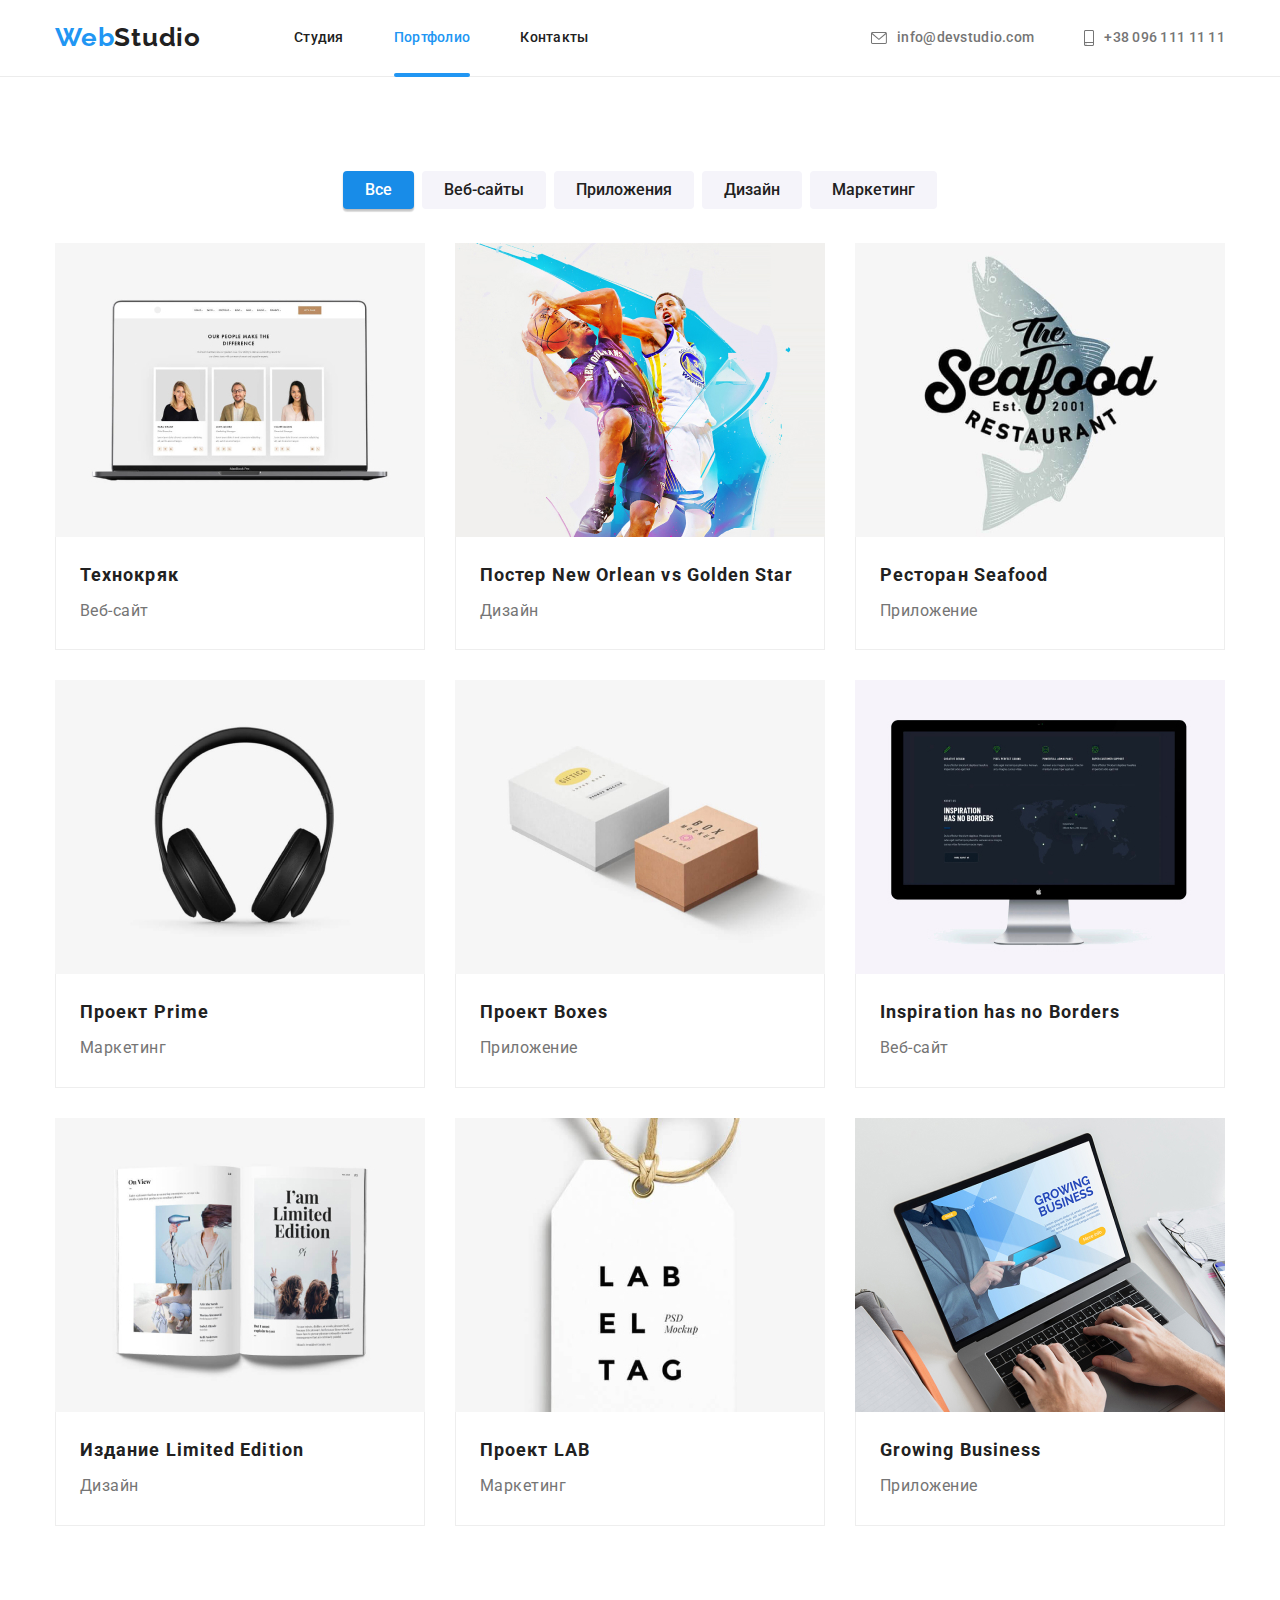
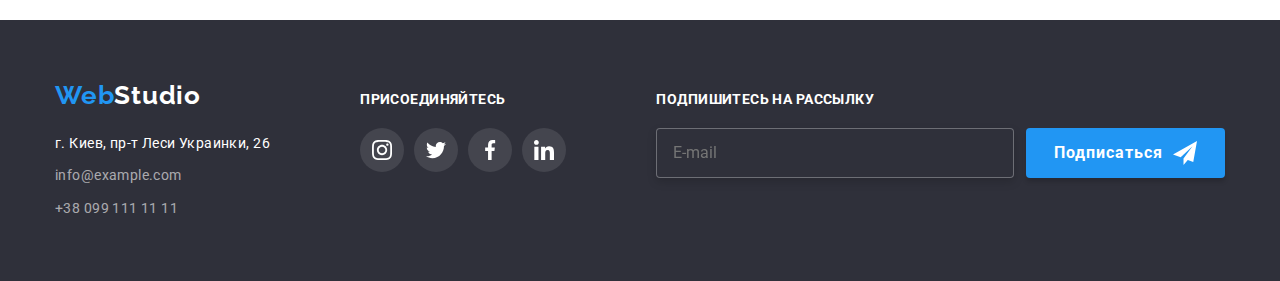
==== commit 911cc6b6: "Change 4" ====
--- a/portfolio.html
+++ b/portfolio.html
@@ -117,10 +117,8 @@
                   </div>
                 </div>
                 <div class="thumb-description-container">
-                  <h3 class="thumb-description-container__title">
-                    Growing Business
-                  </h3>
-                  <p class="thumb-description-container__txt">Приложение</p>
+                  <h3 class="thumb-description-container__title">Технокряк</h3>
+                  <p class="thumb-description-container__txt">Веб-сайт</p>
                 </div>
               </a>
             </li>
@@ -143,9 +141,9 @@
                 </div>
                 <div class="thumb-description-container">
                   <h3 class="thumb-description-container__title">
-                    Growing Business
-                  </h3>
-                  <p class="thumb-description-container__txt">Приложение</p>
+                    Постер New Orlean vs Golden Star
+                  </h3>
+                  <p class="thumb-description-container__txt">Дизайн</p>
                 </div>
               </a>
             </li>
@@ -168,7 +166,7 @@
                 </div>
                 <div class="thumb-description-container">
                   <h3 class="thumb-description-container__title">
-                    Growing Business
+                    Ресторан Seafood
                   </h3>
                   <p class="thumb-description-container__txt">Приложение</p>
                 </div>
@@ -193,9 +191,9 @@
                 </div>
                 <div class="thumb-description-container">
                   <h3 class="thumb-description-container__title">
-                    Growing Business
-                  </h3>
-                  <p class="thumb-description-container__txt">Приложение</p>
+                    Проект Prime
+                  </h3>
+                  <p class="thumb-description-container__txt">Маркетинг</p>
                 </div>
               </a>
             </li>
@@ -218,7 +216,7 @@
                 </div>
                 <div class="thumb-description-container">
                   <h3 class="thumb-description-container__title">
-                    Growing Business
+                    Проект Boxes
                   </h3>
                   <p class="thumb-description-container__txt">Приложение</p>
                 </div>
@@ -243,9 +241,9 @@
                 </div>
                 <div class="thumb-description-container">
                   <h3 class="thumb-description-container__title">
-                    Growing Business
-                  </h3>
-                  <p class="thumb-description-container__txt">Приложение</p>
+                    Inspiration has no Borders
+                  </h3>
+                  <p class="thumb-description-container__txt">Веб-сайт</p>
                 </div>
               </a>
             </li>
@@ -268,9 +266,9 @@
                 </div>
                 <div class="thumb-description-container">
                   <h3 class="thumb-description-container__title">
-                    Growing Business
-                  </h3>
-                  <p class="thumb-description-container__txt">Приложение</p>
+                    Издание Limited Edition
+                  </h3>
+                  <p class="thumb-description-container__txt">Дизайн</p>
                 </div>
               </a>
             </li>
@@ -292,10 +290,8 @@
                   </div>
                 </div>
                 <div class="thumb-description-container">
-                  <h3 class="thumb-description-container__title">
-                    Growing Business
-                  </h3>
-                  <p class="thumb-description-container__txt">Приложение</p>
+                  <h3 class="thumb-description-container__title">Проект LAB</h3>
+                  <p class="thumb-description-container__txt">Маркетинг</p>
                 </div>
               </a>
             </li>
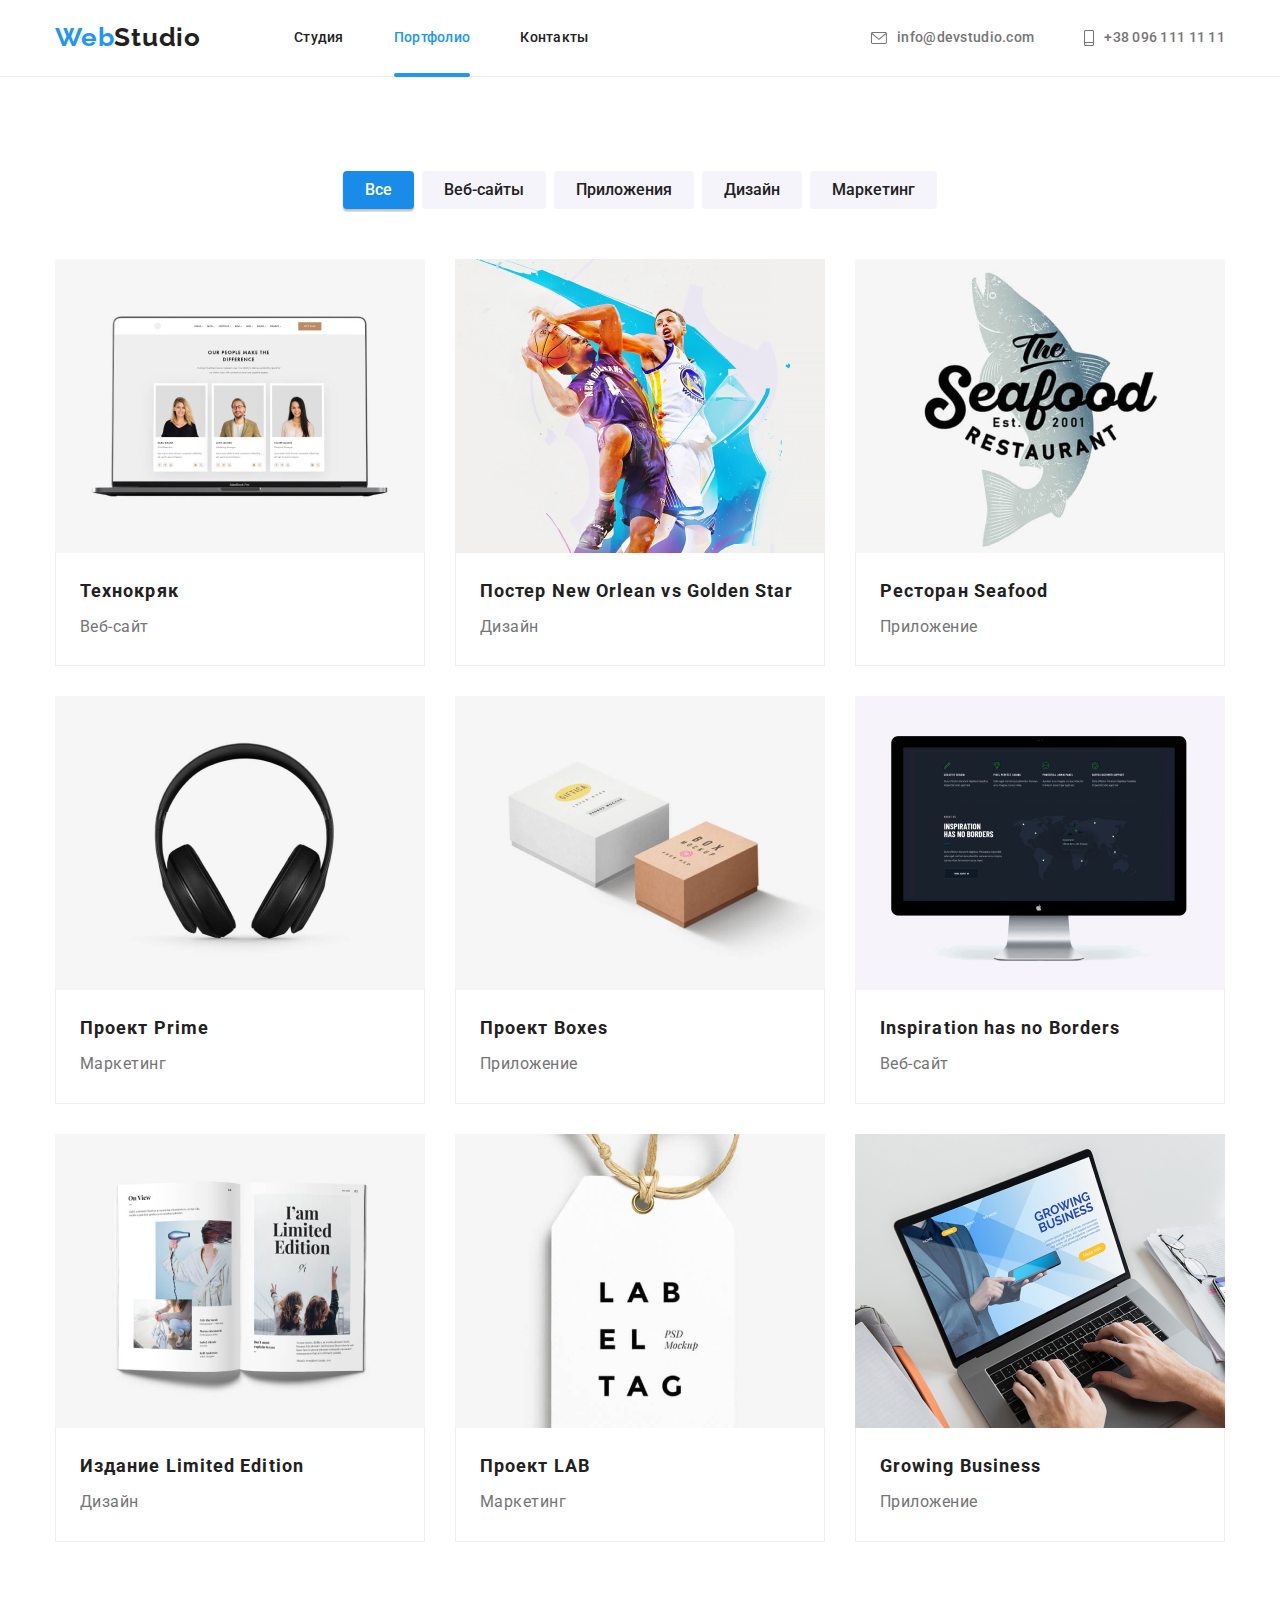
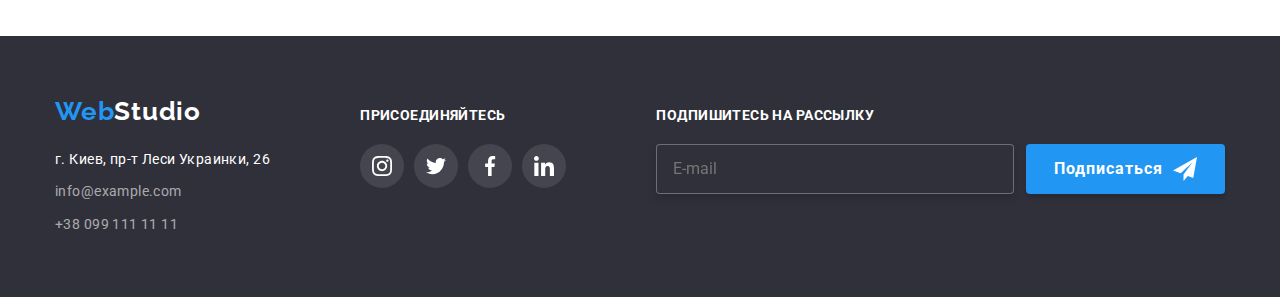
==== commit 1864f418: "Change 5" ====
--- a/portfolio.html
+++ b/portfolio.html
@@ -15,7 +15,7 @@
       rel="stylesheet"
       href="https://cdnjs.cloudflare.com/ajax/libs/modern-normalize/1.0.0/modern-normalize.min.css"
     />
-    <link rel="stylesheet" href="./style/style.css" />
+    <link rel="stylesheet" href="./css/main.min.css" />
   </head>
   <body>
     <!--Шапка сайту-->
@@ -64,7 +64,7 @@
     <!-- Контентна частина -->
     <main>
       <section class="section template">
-        <div class="template-container">
+        <div class="container">
           <h2
             class="template-container__title template-container__title-hidden"
           >
--- a/css/main.min.css
+++ b/css/main.min.css
@@ -0,0 +1 @@
+html{-webkit-box-sizing:border-box;box-sizing:border-box}*,*::after,*::before{-webkit-box-sizing:inherit;box-sizing:inherit}h1,h2,h3,h4,h5,h6,p{margin-top:0}ul{list-style:none;padding-left:0;margin:0}a{text-decoration:none;color:inherit}img{display:block;max-width:100%;height:auto}address{font-style:normal}:root{--main-txt-color: #212121;--dark-blue-txt-color: #0f4877;--light-blue-txt-color: #2196F3;--medium-light-blue-color: #188ce8;--grey-color: #757575;--white-color: #ffffff;--dark-white-color: #cecece;--dark-grey-color: #2F303A;--light-grey-color: #f5f4fA;--container-width: 1200px;--svg-color: #afb1b8;--black-color: #000000;--transition-timing-function: cubic-bezier(0.4, 0, 0.2, 1);--overlay-potfolio-card-bg-color: rgba(33, 150, 243, 0.9)}body{font-family:"Roboto","Verdana";color:var(--main-txt-color)}.container{width:var(--container-width);margin:0 auto;padding:0 15px}.header{border-bottom:1px solid #ececec}.container-header{display:-webkit-box;display:-ms-flexbox;display:flex;-webkit-box-pack:justify;-ms-flex-pack:justify;justify-content:space-between;-webkit-box-align:center;-ms-flex-align:center;align-items:center}.header-nav{display:-webkit-box;display:-ms-flexbox;display:flex;-webkit-box-align:center;-ms-flex-align:center;align-items:center}.header-nav__logo{text-decoration:none;font-family:"Raleway","Verdana";font-weight:700;font-size:26px;line-height:1.2;letter-spacing:.03em;color:var(--main-txt-color)}.header-nav_accent{color:var(--light-blue-txt-color)}.header-menu__list{display:-webkit-box;display:-ms-flexbox;display:flex;gap:50px;margin-left:93px;list-style:none;font-weight:500;font-size:14px;line-height:1.14;letter-spacing:.02em}.header-menu__link{display:block;padding:30px 0;color:var(--main-txt-color);-webkit-transition:color 250ms var(--transition-timing-function);transition:color 250ms var(--transition-timing-function)}.header-menu__link--current{position:relative;color:var(--light-blue-txt-color)}.header-menu__link--current:after{content:"";position:absolute;bottom:-1px;left:0;height:4px;width:100%;border-radius:2px;background-color:var(--light-blue-txt-color)}.header-menu__link:hover,.header-menu__link:focus{color:var(--light-blue-txt-color)}.header-menu__link:active{color:var(--dark-blue-txt-color)}.header-contacts{display:-webkit-box;display:-ms-flexbox;display:flex;-webkit-box-align:center;-ms-flex-align:center;align-items:center}.headers-contacts__item{margin-right:50px}.headers-contacts__item:last-child{margin-right:0}.headers-contacts__link{display:-webkit-box;display:-ms-flexbox;display:flex;-webkit-box-align:center;-ms-flex-align:center;align-items:center;text-decoration:none;font-weight:500;font-size:14px;line-height:1.14;letter-spacing:.02em;color:var(--grey-color);-webkit-transition:color 250ms var(--transition-timing-function);transition:color 250ms var(--transition-timing-function)}.headers-contacts__link:hover,.headers-contacts__link:focus{color:var(--light-blue-txt-color);fill:var(--light-blue-txt-color)}.headers-contacts__link:active{color:var(--dark-blue-txt-color);fill:var(----dark-blue-txt-color)}.headers-contacts__icon{margin-right:10px;fill:currentColor}.section-hero{max-width:1600px;height:600px;padding:200px 0;margin:0 auto;background-image:-webkit-gradient(linear, left top, right top, from(rgba(47, 48, 58, 0.4)), to(rgba(47, 48, 58, 0.4))),url(../images/hero-bgimg.jpg);background-image:linear-gradient(to right, rgba(47, 48, 58, 0.4), rgba(47, 48, 58, 0.4)),url(../images/hero-bgimg.jpg);background-color:#2f303a;background-size:cover;background-position:center;background-repeat:no-repeat}.hero__title{margin-bottom:30px;text-align:center;text-transform:uppercase;font-weight:900;font-size:44px;line-height:1.36;letter-spacing:.06em;color:var(--white-color)}.hero__button{display:block;margin:0 auto;padding:10px 32px 10px 32px;border:none;border-radius:4px;font-family:inherit;cursor:pointer;letter-spacing:.06em;font-weight:700;font-size:16px;line-height:1.88;background:var(--light-blue-txt-color);-webkit-box-shadow:0px 4px 4px rgba(0,0,0,.15);box-shadow:0px 4px 4px rgba(0,0,0,.15);color:var(--white-color);-webkit-transition:background-color 250ms var(--transition-timing-function),color 250ms var(--transition-timing-function);transition:background-color 250ms var(--transition-timing-function),color 250ms var(--transition-timing-function)}.hero__button:hover,.hero__button:focus{background-color:var(--medium-light-blue-color)}.hero__button:active{background-color:var(--dark-blue-txt-color)}.section{padding:94px 0}.features__title--hidden{position:absolute;width:1px;height:1px;margin:-1px;border:0;padding:0;white-space:nowrap;-webkit-clip-path:inset(100%);clip-path:inset(100%);clip:rect(0 0 0 0);overflow:hidden}.features-list{display:-webkit-box;display:-ms-flexbox;display:flex;-webkit-box-pack:center;-ms-flex-pack:center;justify-content:center}.features-list__item{width:275px}.features-list__item+.features-list__item{margin-left:30px}.container-wrapper{display:-webkit-box;display:-ms-flexbox;display:flex;-webkit-box-pack:center;-ms-flex-pack:center;justify-content:center;-webkit-box-align:center;-ms-flex-align:center;align-items:center;width:270px;height:120px;margin-bottom:30px;background-color:#f5f4fa}.features-list__title{margin-bottom:10px;text-transform:uppercase;font-size:14px;line-height:1.14;letter-spacing:.03em}.features-list__description{font-size:14px;line-height:1.71;letter-spacing:.03em;color:var(--grey-color)}.section-activity{padding-bottom:94px}.activity__title{text-align:center;margin-bottom:50px;font-weight:700;font-size:36px;line-height:1.16;letter-spacing:.03em}.activity-list{display:-webkit-box;display:-ms-flexbox;display:flex;-webkit-box-pack:justify;-ms-flex-pack:justify;justify-content:space-between}.activity-list__wrapper{position:relative}.activity-list__text{position:absolute;bottom:0;width:100%;padding:27px 0 27px 0;margin:0;text-transform:uppercase;text-align:center;font-family:"Roboto",sans-serif;font-weight:700;font-size:14px;line-height:1.14;letter-spacing:.03em;color:var(--white-color);background:rgba(47,48,58,.8)}.team{background-color:var(--light-grey-color)}.team__title{margin-bottom:50px;text-align:center;font-weight:700;font-size:36px;line-height:1.16;letter-spacing:.03em;color:var(--main-txt-color)}.team-members-list{display:-webkit-box;display:-ms-flexbox;display:flex;-webkit-box-pack:justify;-ms-flex-pack:justify;justify-content:space-between}.team-members-list__item{border-radius:0px 0px 4px 4px;background-color:var(--white-color);-webkit-box-shadow:0px 1px 3px rgba(0,0,0,.12),0px 1px 1px rgba(0,0,0,.14),0px 2px 1px rgba(0,0,0,.2);box-shadow:0px 1px 3px rgba(0,0,0,.12),0px 1px 1px rgba(0,0,0,.14),0px 2px 1px rgba(0,0,0,.2)}.team-members-information-block{padding:30px 0 30px 0}.team-members-information-block__name{text-align:center;margin-bottom:10px;font-weight:500;font-size:16px;line-height:1.18;letter-spacing:.03em;color:var(--main-txt-color)}.team-members-information-block__pos{margin-bottom:16px;text-align:center;font-size:16px;line-height:1.18;letter-spacing:.03em;color:var(--grey-color)}.team-members-social-net-list{display:-webkit-box;display:-ms-flexbox;display:flex;-webkit-box-pack:center;-ms-flex-pack:center;justify-content:center;-webkit-box-align:center;-ms-flex-align:center;align-items:center}.team-members-social-net-list__item{margin-left:10px}.team-members-social-net-list__item:nth-child(1){margin-left:0}.team-members-social-net-list__item:nth-child(4){margin-right:0}.team-members-social-net-list__link{display:-webkit-box;display:-ms-flexbox;display:flex;-webkit-box-pack:center;-ms-flex-pack:center;justify-content:center;-webkit-box-align:center;-ms-flex-align:center;align-items:center;width:44px;height:44px;border-radius:50%;color:var(--svg-color);-webkit-transition:color 250ms var(--transition-timing-function),background-color 250ms var(--transition-timing-function);transition:color 250ms var(--transition-timing-function),background-color 250ms var(--transition-timing-function)}.team-members-social-net-list__icon{width:20px;height:20px;fill:currentColor}.team-members-social-net-list__link:hover,.team-members-social-net-list__link:focus{background-color:var(--light-blue-txt-color);color:var(--white-color)}.team-members-social-net-list__link:active{background-color:var(--dark-blue-txt-color);color:var(--dark-white-color)}.clients{padding:74px 0 94px 0;background-color:var(--white-color)}.clients__title{text-align:center;margin-bottom:50px;font-weight:700;font-size:36px;line-height:1.16;letter-spacing:.03em}.clients-list{display:-webkit-box;display:-ms-flexbox;display:flex;-webkit-box-pack:justify;-ms-flex-pack:justify;justify-content:space-between}.client-list__link{display:-webkit-box;display:-ms-flexbox;display:flex;-webkit-box-align:center;-ms-flex-align:center;align-items:center;-webkit-box-pack:center;-ms-flex-pack:center;justify-content:center;border:1px solid var(--svg-color);border-radius:4px;width:170px;height:92px;color:var(--svg-color);-webkit-transition:border-color 250ms var(--transition-timing-function),color 250ms var(--transition-timing-function);transition:border-color 250ms var(--transition-timing-function),color 250ms var(--transition-timing-function)}.client-list__icon{fill:currentColor}.client-list__link:hover,.client-list__link:focus{border-color:var(--light-blue-txt-color);color:var(--light-blue-txt-color)}.client-list__link:active{border-color:var(--dark-blue-txt-color);color:var(--dark-blue-txt-color)}.footer{padding:60px 0 60px 0;background-color:var(--dark-grey-color)}.footer-container{display:-webkit-box;display:-ms-flexbox;display:flex;-webkit-box-align:baseline;-ms-flex-align:baseline;align-items:baseline}.footer-contacts__logo{display:inline-block;margin-bottom:20px;text-decoration:none;font-family:"Raleway","Verdana";font-weight:700;font-size:26px;line-height:1.2;letter-spacing:.03em;color:var(--white-color)}.footer-contacts__accent{color:var(--light-blue-txt-color)}.footer-contacts__adress{margin-bottom:9px;font-style:unset;font-weight:400;font-size:14px;line-height:24px;letter-spacing:.03em}.footer-contacts__link{color:var(--white-color);-webkit-transition:color 250ms var(--transition-timing-function);transition:color 250ms var(--transition-timing-function)}.footer-list{list-style:none;font-weight:400;font-size:14px;line-height:1.7;letter-spacing:.03em}.footer-list__item:not(:last-child){margin-bottom:9px}.footer-list__link{display:inline-block;text-decoration:none;color:rgba(255,255,255,.6);-webkit-transition:color 250ms var(--transition-timing-function);transition:color 250ms var(--transition-timing-function)}.footer-list__link:hover,.footer-list__link:focus{color:var(--light-blue-txt-color)}.footer-list__link:active{color:var(--dark-blue-txt-color)}.footer-social-net-cont{margin-left:auto}.footer-social-net-cont__title{-ms-flex-item-align:end;align-self:flex-end;margin-bottom:20px;text-transform:uppercase;font-weight:700;font-size:14px;line-height:1.14;letter-spacing:.03em;color:var(--white-color)}.footer-social-net-list{display:-webkit-box;display:-ms-flexbox;display:flex}.footer-social-net-list__item{margin-left:10px}.footer-social-net-list__item:nth-child(1){margin-left:0}.footer-social-net-list__item:nth-child(4){margin-right:0}.footer-social-net-list__link{display:-webkit-box;display:-ms-flexbox;display:flex;-webkit-box-pack:center;-ms-flex-pack:center;justify-content:center;-webkit-box-align:center;-ms-flex-align:center;align-items:center;border-radius:50%;width:44px;height:44px;color:var(--white-color);background-color:rgba(255,255,255,.1);-webkit-transition:background-color 250ms var(--transition-timing-function);transition:background-color 250ms var(--transition-timing-function)}.footer-social-net-list__icon{height:20px;width:20px;fill:currentColor}.footer-social-net-list__link:hover,.footer-social-net-list__link:focus{background-color:var(--light-blue-txt-color)}.footer-social-net-list__link:active{background-color:var(--dark-blue-txt-color);fill:var(--dark-white-color)}.footer-form-container{margin-left:auto}.footer-form{display:-webkit-box;display:-ms-flexbox;display:flex;-webkit-box-orient:vertical;-webkit-box-direction:normal;-ms-flex-direction:column;flex-direction:column}.input-submit-container{display:-webkit-box;display:-ms-flexbox;display:flex}.footer-form-input{min-width:358px;padding:0 0 0 16px;margin-right:12px;border:1px solid rgba(255,255,255,.3);border-radius:4px;-webkit-filter:drop-shadow(0px 4px 4px rgba(0, 0, 0, 0.15));filter:drop-shadow(0px 4px 4px rgba(0, 0, 0, 0.15));color:var(--white-color);background-color:var(--dark-grey-color)}.footer-title-email{display:block;margin-bottom:20px;font-weight:700;font-size:14px;line-height:1.14;letter-spacing:.03em;text-transform:uppercase;color:var(--white-color)}.footer-form-button{display:-webkit-box;display:-ms-flexbox;display:flex;-webkit-box-align:center;-ms-flex-align:center;align-items:center;padding:10px 28px 10px 28px;-webkit-box-shadow:0px 4px 4px rgba(0,0,0,.15);box-shadow:0px 4px 4px rgba(0,0,0,.15);border:0;border-radius:4px;cursor:pointer;font-weight:700;font-size:16px;line-height:1.875;letter-spacing:.06em;color:var(--white-color);background:var(--light-blue-txt-color);-webkit-transition:background-color 250ms var(--transition-timing-function);transition:background-color 250ms var(--transition-timing-function)}.footer-form-button:hover,.footer-form-button:focus{background-color:var(--medium-light-blue-color)}.footer-form-button:active{background-color:var(--dark-blue-txt-color)}.footer-form-svg{margin-left:10px;fill:currentColor}.template-container__title-hidden{display:none;text-align:center;font-weight:700;font-size:36px;line-height:1.16;letter-spacing:.03em;color:var(--main-txt-color)}.filters-list{display:-webkit-box;display:-ms-flexbox;display:flex;-webkit-box-pack:center;-ms-flex-pack:center;justify-content:center;list-style:none;margin-bottom:50px}.filter-list__item{margin-left:8px}.filter-list__item:first-child{margin-left:0}.filter-list__button{padding:6px 22px;border:none;border-radius:4px;text-align:center;font-family:inherit;cursor:pointer;font-weight:500;font-size:16px;line-height:1.6;color:var(--main-txt-color);background:var(--light-grey-color);-webkit-transition:color 250ms var(--transition-timing-function),background-color 250ms var(--transition-timing-function),-webkit-box-shadow 250ms var(--transition-timing-function);transition:color 250ms var(--transition-timing-function),background-color 250ms var(--transition-timing-function),-webkit-box-shadow 250ms var(--transition-timing-function);transition:color 250ms var(--transition-timing-function),box-shadow 250ms var(--transition-timing-function),background-color 250ms var(--transition-timing-function);transition:color 250ms var(--transition-timing-function),box-shadow 250ms var(--transition-timing-function),background-color 250ms var(--transition-timing-function),-webkit-box-shadow 250ms var(--transition-timing-function)}.filter-list__current-button{background-color:var(--medium-light-blue-color);color:var(--white-color);-webkit-box-shadow:0px 3px 1px rgba(0,0,0,.1),0px 1px 2px rgba(0,0,0,.08),0px 2px 2px rgba(0,0,0,.12);box-shadow:0px 3px 1px rgba(0,0,0,.1),0px 1px 2px rgba(0,0,0,.08),0px 2px 2px rgba(0,0,0,.12)}.filter-list__button:hover,.filter-list__button:focus{background-color:var(--medium-light-blue-color);color:var(--white-color);-webkit-box-shadow:0px 3px 1px rgba(0,0,0,.1),0px 1px 2px rgba(0,0,0,.08),0px 2px 2px rgba(0,0,0,.12);box-shadow:0px 3px 1px rgba(0,0,0,.1),0px 1px 2px rgba(0,0,0,.08),0px 2px 2px rgba(0,0,0,.12)}.filter-list__button:active{background-color:var(--dark-blue-txt-color)}.template-title{text-align:center;font-weight:700;font-size:36px;line-height:1.16;letter-spacing:.03em;color:var(--main-txt-color)}.template-list{display:-webkit-box;display:-ms-flexbox;display:flex;-ms-flex-wrap:wrap;flex-wrap:wrap;margin-top:-30px;margin-left:-30px}.template-list__item{-ms-flex-preferred-size:calc(33.3333333333% - 30px);flex-basis:calc(33.3333333333% - 30px);margin-top:30px;margin-left:30px}.template-list__link{display:block;-webkit-transition:-webkit-box-shadow 250ms var(--transition-timing-function);transition:-webkit-box-shadow 250ms var(--transition-timing-function);transition:box-shadow 250ms var(--transition-timing-function);transition:box-shadow 250ms var(--transition-timing-function), -webkit-box-shadow 250ms var(--transition-timing-function)}.template-list__link:hover,.template-list__link:focus{-webkit-box-shadow:0px 1px 1px rgba(0,0,0,.12),0px 4px 4px rgba(0,0,0,.06),1px 4px 6px rgba(0,0,0,.16);box-shadow:0px 1px 1px rgba(0,0,0,.12),0px 4px 4px rgba(0,0,0,.06),1px 4px 6px rgba(0,0,0,.16)}.template-thumb-container{position:relative;overflow:hidden}.pop-up-container{position:absolute;bottom:0;top:100%;width:100%;height:auto;padding:63px 24px 63px 24px;opacity:1;background-color:var(--overlay-potfolio-card-bg-color);-webkit-transition:250ms var(--transition-timing-function);transition:250ms var(--transition-timing-function)}.pop-up-container__txt{font-weight:400;font-size:18px;line-height:1.55;letter-spacing:.03em;color:var(--white-color)}.template-list__link:hover .pop-up-container,.template-list__link:focus .pop-up-container{top:0;right:0;opacity:1}.thumb-description-container{padding:20px 24px 4px 24px;border:1px solid #eee;border-top-width:0;width:370px;background:#fff}.thumb-description-container__title{margin-bottom:4px;font-weight:700;font-size:18px;line-height:2;letter-spacing:.06em;color:var(--main-txt-color)}.thumb-description-container__txt{margin-bottom:20px;font-weight:400;font-size:16px;line-height:1.8;letter-spacing:.03em;color:var(--grey-color)}.backdrop-container{position:fixed;top:0;left:0;width:100%;height:100%;background:rgba(0,0,0,.2);opacity:1;-webkit-transition:opacity 250ms var(--transition-timing-function);transition:opacity 250ms var(--transition-timing-function)}.backdrop-container--is-hidden{opacity:0;pointer-events:none}.modal-container{position:absolute;top:50%;left:50%;min-width:528px;min-height:581px;-webkit-transform:translate(-50%, -50%) scale(1);transform:translate(-50%, -50%) scale(1);border-radius:4px;background-color:var(--white-color);-webkit-box-shadow:0px 1px 3px rgba(0,0,0,.12),0px 1px 1px rgba(0,0,0,.14),0px 2px 1px rgba(0,0,0,.2);box-shadow:0px 1px 3px rgba(0,0,0,.12),0px 1px 1px rgba(0,0,0,.14),0px 2px 1px rgba(0,0,0,.2)}.modal-container__button{display:-webkit-box;display:-ms-flexbox;display:flex;-webkit-box-pack:center;-ms-flex-pack:center;justify-content:center;-webkit-box-align:center;-ms-flex-align:center;align-items:center;position:absolute;top:8px;right:8px;width:30px;height:30px;border:1px solid rgba(0,0,0,.1);border-radius:50%;cursor:pointer;background-color:#fff;-webkit-transition:opacity 250ms var(--transition-timing-function);transition:opacity 250ms var(--transition-timing-function)}.modal-container__icon{display:-webkit-box;display:-ms-flexbox;display:flex;-webkit-box-pack:center;-ms-flex-pack:center;justify-content:center;-webkit-box-align:center;-ms-flex-align:center;align-items:center;position:absolute;top:50%;left:50%;padding-top:1px;-webkit-transform:translate(-50%, -50%);transform:translate(-50%, -50%);fill:currentColor}.modal-container__button:hover,.modal-container__button:focus{color:var(--light-blue-txt-color)}.modal-container__button:active{color:var(--dark-blue-txt-color)}.modal-form{padding:40px}.modal-form__title{display:block;text-align:center;font-size:20px;line-height:1.15;letter-spacing:.03em;color:var(--black-color);margin-bottom:12px}.form-field{position:relative;display:-webkit-box;display:-ms-flexbox;display:flex;-webkit-box-orient:vertical;-webkit-box-direction:normal;-ms-flex-direction:column;flex-direction:column;margin-bottom:10px}.form-field:nth-child(5){margin-bottom:20px}.form-field__label{margin-bottom:4px;font-weight:400;font-size:12px;line-height:1.16;letter-spacing:.01em;color:var(--grey-color)}.form-field__icon{display:inline-block;position:absolute;top:50%;left:12px;-webkit-transition:fill 250ms var(--transition-timing-function);transition:fill 250ms var(--transition-timing-function)}.form-field__input{height:40px;padding:0 0 0 42px;border:1px solid rgba(33,33,33,.2);border-radius:4px;-webkit-transition:border-color 250ms var(--transition-timing-function);transition:border-color 250ms var(--transition-timing-function)}.form-field__input:focus-within{border:1px solid var(--light-blue-txt-color);outline-style:none}.form-field:focus-within>.form-field__icon{fill:var(--light-blue-txt-color)}.form-field__textarea{resize:none;height:120px;padding:12px 16px 12px 16px;border:1px solid rgba(33,33,33,.2);border-radius:4px;-webkit-transition:border-color 250ms var(--transition-timing-function);transition:border-color 250ms var(--transition-timing-function);font-size:14px}.form-field__textarea:focus{border:1px solid var(--light-blue-txt-color);outline-style:none}.form-field__textarea::-webkit-input-placeholder{letter-spacing:.01em;color:rgba(117,117,117,.5)}.form-field__textarea::-moz-placeholder{letter-spacing:.01em;color:rgba(117,117,117,.5)}.form-field__textarea:-ms-input-placeholder{letter-spacing:.01em;color:rgba(117,117,117,.5)}.form-field__textarea::-ms-input-placeholder{letter-spacing:.01em;color:rgba(117,117,117,.5)}.form-field__textarea::placeholder{letter-spacing:.01em;color:rgba(117,117,117,.5)}.form-block{display:-webkit-box;display:-ms-flexbox;display:flex;-webkit-box-pack:center;-ms-flex-pack:center;justify-content:center;margin-bottom:30px}.form-block__label{display:-webkit-box;display:-ms-flexbox;display:flex;-webkit-box-pack:center;-ms-flex-pack:center;justify-content:center;-webkit-box-align:center;-ms-flex-align:center;align-items:center;font-weight:400;font-size:14px;line-height:1.7;letter-spacing:.03em;color:#757575}.form-block_checkbox{appearance:none;-webkit-appearance:none;-moz-appearance:none}.form-block__icon{margin-right:7px;border:2px solid var(--main-txt-color);border-radius:2px;fill:var(--white-color);-webkit-transition:background-color 250ms var(--transition-timing-function),border-color 250ms var(--transition-timing-function),border-origin 250ms var(--transition-timing-function),background-image 250ms var(--transition-timing-function);transition:background-color 250ms var(--transition-timing-function),border-color 250ms var(--transition-timing-function),border-origin 250ms var(--transition-timing-function),background-image 250ms var(--transition-timing-function)}.form-block_checkbox:checked+.form-block__icon{background-color:var(--light-blue-txt-color);border:var(--light-blue-txt-color);border-radius:2px;background-origin:border-box;background-position:center;background-size:contain}.form-block__link{display:inline-block;text-decoration:underline;-webkit-text-decoration-skip-ink:none;text-decoration-skip-ink:none;font-weight:400;font-size:14px;line-height:1.7;letter-spacing:.03em;color:var(--light-blue-txt-color)}.modal-form__button{display:-webkit-box;display:-ms-flexbox;display:flex;-webkit-box-pack:center;-ms-flex-pack:center;justify-content:center;border:0;border-radius:4px;padding:10px 55px 10px 55px;margin:0 auto;text-align:center;cursor:pointer;font-weight:700;font-size:16px;line-height:1.875;letter-spacing:.06em;color:var(--white-color);background:var(--light-blue-txt-color);background:#2196f3;-webkit-box-shadow:0px 4px 4px rgba(0,0,0,.15);box-shadow:0px 4px 4px rgba(0,0,0,.15);-webkit-transition:background-color 250ms var(--transition-timing-function),color 250ms var(--transition-timing-function);transition:background-color 250ms var(--transition-timing-function),color 250ms var(--transition-timing-function)}.modal-form__button:hover,.modal-form__button:focus{background-color:var(--medium-light-blue-color)}.modal-form__button:active{background-color:var(--dark-blue-txt-color)}/*# sourceMappingURL=main.min.css.map */